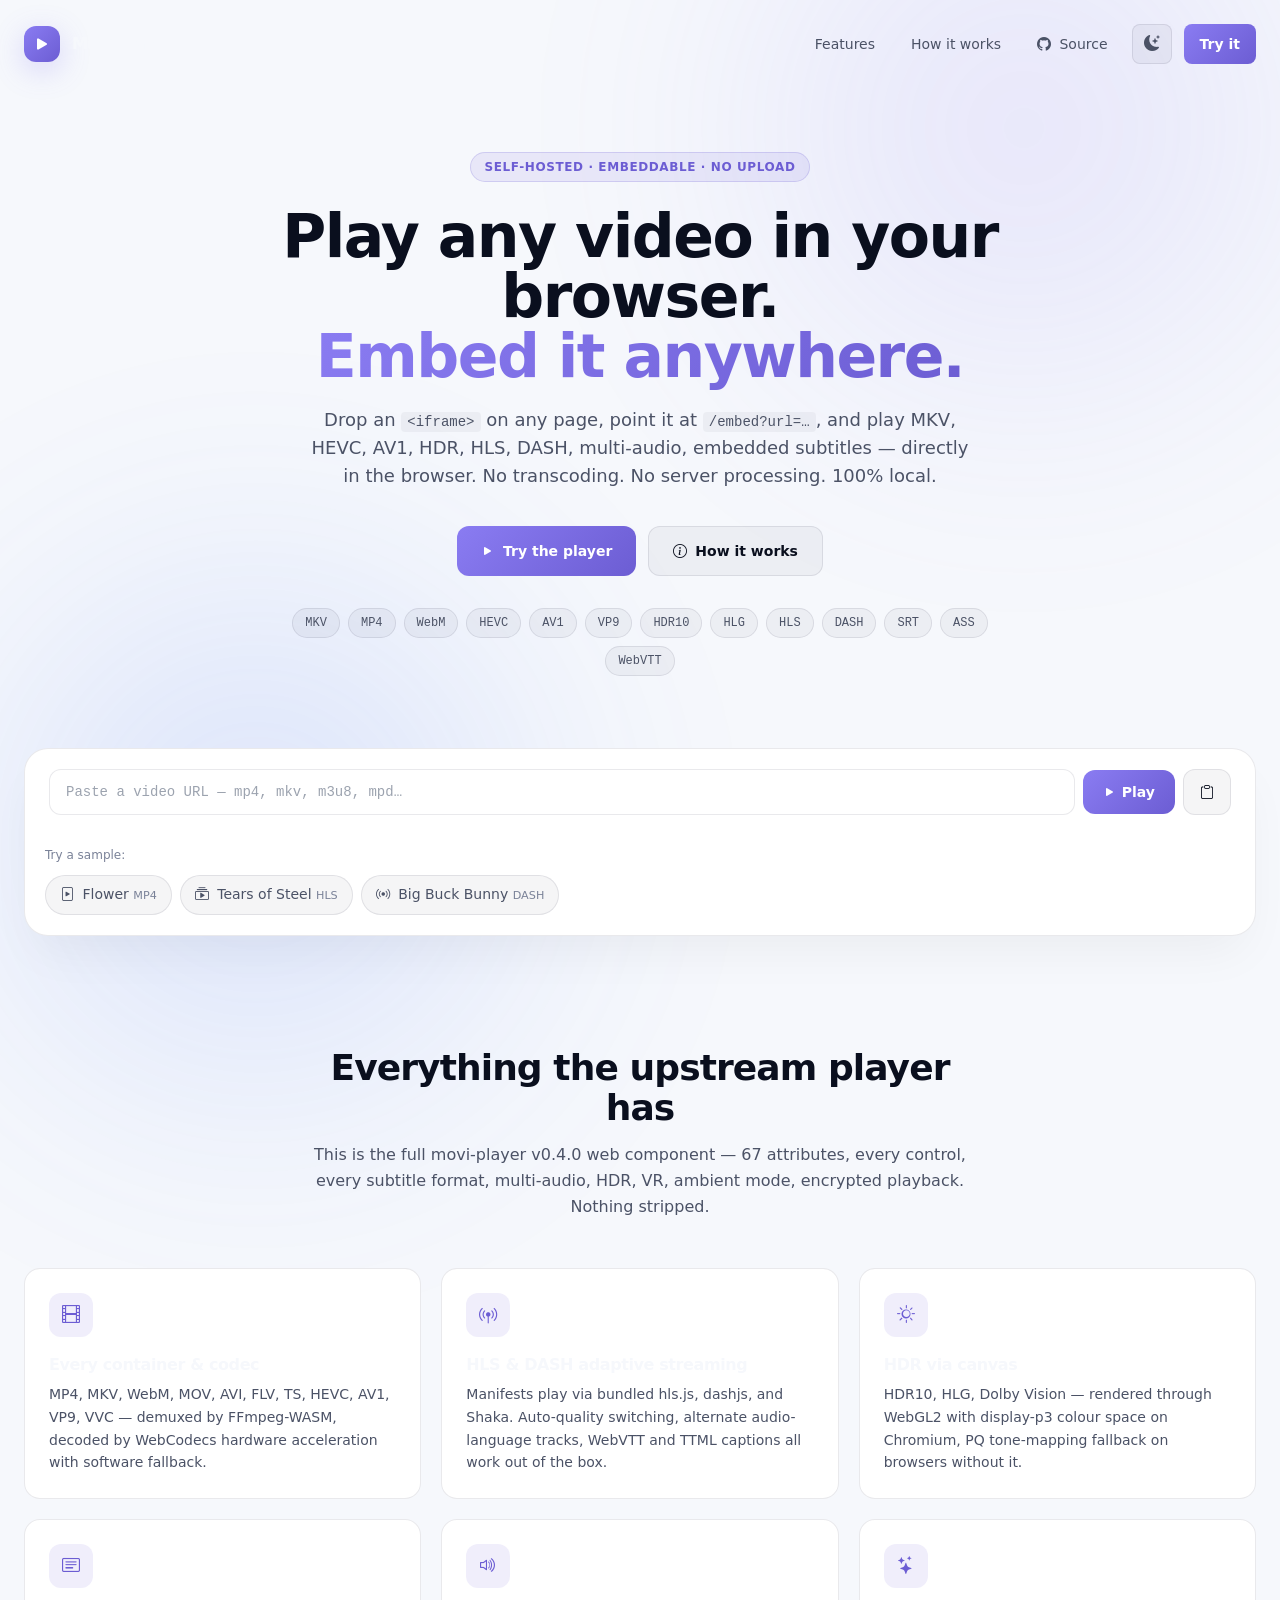
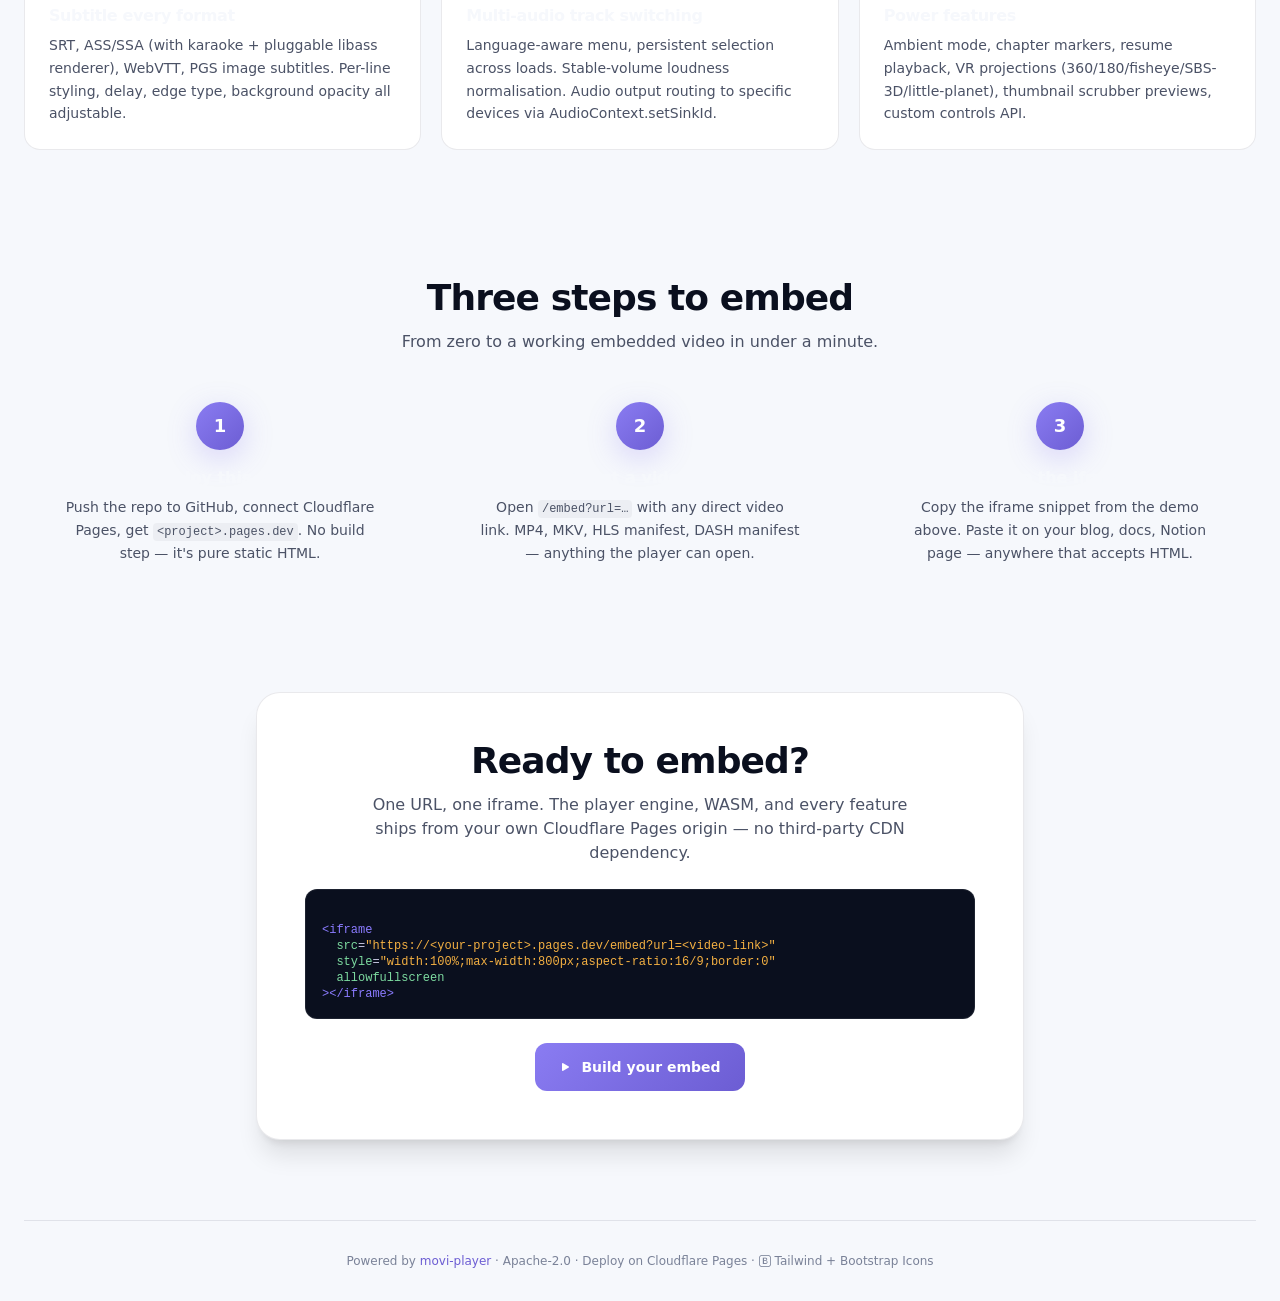
==== index.html @ 9f82dffe "আপডেট: কিছু আপডেট" ====
<!DOCTYPE html>
<html lang="en" data-theme="light">
<head>
  <meta charset="UTF-8" />
  <meta name="viewport" content="width=device-width, initial-scale=1.0, viewport-fit=cover" />
  <meta name="theme-color" content="#f6f8fc" media="(prefers-color-scheme: light)" />
  <meta name="theme-color" content="#0a0f1e" media="(prefers-color-scheme: dark)" />

  <!-- SEO -->
  <title>Movi Player — Play MKV, HEVC, AV1, HDR in Your Browser</title>
  <meta name="description" content="Self-hosted video player for MKV, HEVC, AV1, HDR, HLS, DASH. Drop an iframe on any page, point at /embed?url=<your-video>. No upload, no transcoding — 100% local." />
  <meta name="keywords" content="video player, mkv player, hevc player, av1 player, hdr player, hls player, dash player, web video player, embeddable player, iframe player, cloudflare pages video player" />
  <meta name="author" content="MoviPlayer" />
  <meta name="robots" content="index, follow, max-image-preview:large" />
  <link rel="canonical" href="/" />

  <!-- OpenGraph -->
  <meta property="og:type" content="website" />
  <meta property="og:title" content="Movi Player — Play MKV, HEVC, AV1, HDR in Your Browser" />
  <meta property="og:description" content="Self-hosted video player. Drop an iframe on any page, point at /embed?url=<your-video>." />
  <meta name="twitter:card" content="summary_large_image" />
  <meta name="twitter:title" content="Movi Player — Embeddable Web Video Player" />
  <meta name="twitter:description" content="Self-hosted video player. MKV/HEVC/AV1/HDR/HLS/DASH. Drop an iframe on any page." />

  <!-- PWA / Mobile -->
  <meta name="mobile-web-app-capable" content="yes" />
  <meta name="apple-mobile-web-app-capable" content="yes" />
  <meta name="apple-mobile-web-app-status-bar-style" content="black-translucent" />
  <meta name="apple-mobile-web-app-title" content="Movi Player" />

  <link rel="icon" type="image/svg+xml" href="/favicon.svg" />
  <link rel="manifest" href="/manifest.webmanifest" />

  <!--
    Engine: movi-player v0.4.0 (slim build, served from /assets/).
    Full feature surface — all 67 attributes, every control, every
    subtitle format, multi-audio, ambient mode, HDR canvas, VR
    projections, chapters, thumbnails, resume, encrypted playback.
    WASM engine (movi.wasm, 5.4 MB) fetched on demand from /assets/.

    To switch to the full embedded-WASM build (single 11.8 MB JS):
      1. Replace the line below with <script src="/assets/element.js">
      2. Delete the `wasmurl` attribute on the <movi-player> below.
      3. Optionally delete /assets/movi.wasm.

    LIGHT MODE IS THE DEFAULT. Tailwind dark: variant falls back to
    OS preference; a manual toggle button in the nav persists via
    localStorage.
  -->
  <script type="module" src="/assets/element.slim.js"></script>

  <!--
    Tailwind CSS + Bootstrap Icons — both SERVED LOCALLY from /assets/.

    The previous deployment used the Tailwind CDN script
    (https://cdn.tailwindcss.com/) and the Bootstrap Icons CDN CSS.
    Both failed under COEP=require-corp — Vercel's Tailwind CDN and
    jsDelivr's Bootstrap Icons CSS don't send
    `Cross-Origin-Resource-Policy: cross-origin`, so the browser
    blocked them, and the page rendered with browser default serif
    fonts and no Tailwind utilities. The result was a "broken design".

    Fix: pre-build Tailwind CSS at build time (only the utility
    classes actually used in index.html / embed.html / 404.html —
    18 KB minified) and self-host Bootstrap Icons (CSS + WOFF2/WOFF
    fonts). Everything is same-origin under /assets/, so COEP no
    longer blocks anything.

    The Tailwind source is at tw-build/tailwind.css + tw-build/tailwind.config.js.
    Rebuild with:
      cd tw-build && npx tailwindcss -i ./tailwind.css -o ../assets/tailwind.css --minify
    (Or use the rebuild.sh script at the repo root.)
  -->
  <link rel="stylesheet" href="/assets/tailwind.css" />
  <link rel="stylesheet" href="/assets/bootstrap-icons.css" />

  <style>
    /* Light theme is the baseline. .dark class on <html> flips it.
       The Tailwind CSS file at /assets/tailwind.css contains every
       utility class this page uses, with `dark:` variants that
       activate when <html> has the .dark class. */
    html, body { height: 100%; }
    body {
      font-family: -apple-system, BlinkMacSystemFont, "Segoe UI", Roboto, "Inter", system-ui, sans-serif;
      background: #f6f8fc;
      color: #0a0f1e;
      line-height: 1.5;
      overflow-x: hidden;
      -webkit-font-smoothing: antialiased;
      -moz-osx-font-smoothing: grayscale;
      transition: background 0.2s, color 0.2s;
    }
    html.dark body {
      background: #0a0f1e;
      color: #f4f5fb;
    }

    /* Decorative background blobs — soft on light, more saturated on dark. */
    body::before, body::after {
      content: "";
      position: fixed;
      width: 60vw;
      height: 60vw;
      border-radius: 50%;
      filter: blur(120px);
      pointer-events: none;
      z-index: 0;
      opacity: 0.18;
      transition: opacity 0.2s;
    }
    body::before {
      top: -20vw; right: -10vw;
      background: radial-gradient(circle, #8a7cf2, transparent 70%);
    }
    body::after {
      bottom: -25vw; left: -10vw;
      background: radial-gradient(circle, #3c6df5, transparent 70%);
    }
    html.dark body::before, html.dark body::after { opacity: 0.35; }

    /* Gradient text utility (Tailwind doesn't ship one). */
    .text-gradient {
      background: linear-gradient(135deg, #8a7cf2 0%, #6c5dd3 100%);
      -webkit-background-clip: text;
      background-clip: text;
      color: transparent;
    }

    /* Code snippet box stays dark in both themes — syntax-highlight
       readability. */
    .code-block {
      background: #0a0f1e;
      color: #c9c9e4;
      border: 1px solid rgba(255, 255, 255, 0.08);
    }
    .code-block .tag  { color: #8b7bff; }
    .code-block .attr { color: #7ddba0; }
    .code-block .val  { color: #f4b042; }

    /* Smooth-scroll for in-page anchor links. */
    html { scroll-behavior: smooth; }

    /* Hide scrollbars on the format strip (decorative marquee). */
    .no-scrollbar::-webkit-scrollbar { display: none; }
    .no-scrollbar { -ms-overflow-style: none; scrollbar-width: none; }
  </style>
</head>
<body class="min-h-screen">

  <div class="max-w-7xl mx-auto px-6 relative z-10">

    <!-- ── Top nav ─────────────────────────────────────────────── -->
    <nav class="flex items-center gap-3 py-6">
      <a href="/" class="flex items-center gap-3 no-underline text-inherit">
        <div class="w-9 h-9 rounded-xl bg-accent-grad grid place-items-center shadow-glow">
          <i class="bi bi-play-fill text-white text-xl"></i>
        </div>
        <span class="text-base font-bold tracking-tight">Movi Player</span>
      </a>
      <div class="flex-1"></div>
      <a href="#features" class="hidden md:block px-3 py-2 rounded-lg text-sm font-medium text-secondary hover:text-primary hover:bg-surface transition-colors dark:hover:text-white dark:hover:bg-white/5">Features</a>
      <a href="#how" class="hidden md:block px-3 py-2 rounded-lg text-sm font-medium text-secondary hover:text-primary hover:bg-surface transition-colors dark:hover:text-white dark:hover:bg-white/5">How it works</a>
      <a href="https://github.com/MrUjjwalG/movi-player" target="_blank" rel="noopener" class="hidden md:block px-3 py-2 rounded-lg text-sm font-medium text-secondary hover:text-primary hover:bg-surface transition-colors dark:hover:text-white dark:hover:bg-white/5">
        <i class="bi bi-github mr-1"></i> Source
      </a>
      <!-- Theme toggle -->
      <button id="theme-toggle" type="button" aria-label="Toggle theme" title="Toggle light / dark"
              class="w-10 h-10 grid place-items-center rounded-lg bg-surface border border-border text-secondary hover:bg-white/5 dark:bg-white/5 dark:border-white/10 dark:hover:bg-white/10 dark:text-gray-400 dark:hover:text-white transition-all">
        <i class="bi bi-sun-fill" id="icon-sun"></i>
        <i class="bi bi-moon-stars-fill hidden" id="icon-moon"></i>
      </button>
      <a href="#play" class="bg-accent-grad text-white px-4 py-2.5 rounded-lg text-sm font-semibold no-underline hover:shadow-glow transition-all">Try it</a>
    </nav>

    <!-- ── Hero ────────────────────────────────────────────────── -->
    <section class="py-16 text-center relative">
      <span class="inline-block px-3.5 py-1.5 bg-accent/10 dark:bg-white/5 text-accent dark:text-purple-300 rounded-full text-xs font-semibold uppercase tracking-wider mb-6 border border-accent/20 dark:border-white/10">
        Self-hosted · Embeddable · No upload
      </span>
      <h1 class="text-4xl md:text-6xl font-extrabold tracking-tight leading-tight mb-5 max-w-4xl mx-auto">
        Play any video in your browser.<br>
        <span class="text-gradient">Embed it anywhere.</span>
      </h1>
      <p class="text-base md:text-lg text-secondary dark:text-gray-300 max-w-2xl mx-auto mb-9 leading-relaxed">
        Drop an <code class="px-1.5 py-0.5 rounded bg-surface dark:bg-white/5 font-mono text-sm">&lt;iframe&gt;</code>
        on any page, point it at <code class="px-1.5 py-0.5 rounded bg-surface dark:bg-white/5 font-mono text-sm">/embed?url=…</code>,
        and play MKV, HEVC, AV1, HDR, HLS, DASH, multi-audio, embedded subtitles — directly in the browser.
        No transcoding. No server processing. 100% local.
      </p>
      <div class="flex gap-3 justify-center flex-wrap mb-8">
        <a href="#play" class="inline-flex items-center gap-2 px-6 py-3.5 rounded-xl bg-accent-grad text-white text-sm font-semibold no-underline hover:shadow-glow hover:-translate-y-0.5 transition-all">
          <i class="bi bi-play-fill"></i> Try the player
        </a>
        <a href="#how" class="inline-flex items-center gap-2 px-6 py-3.5 rounded-xl bg-surface border border-border text-primary dark:bg-white/5 dark:border-white/10 dark:text-white text-sm font-semibold no-underline hover:bg-surface dark:hover:bg-white/10 transition-colors">
          <i class="bi bi-info-circle"></i> How it works
        </a>
      </div>
      <!-- Format strip -->
      <div class="flex gap-2 flex-wrap justify-center max-w-3xl mx-auto no-scrollbar overflow-x-auto pb-2">
        <span class="px-3 py-1.5 bg-surface dark:bg-white/5 border border-border dark:border-white/10 rounded-full text-xs font-medium font-mono text-secondary dark:text-gray-400">MKV</span>
        <span class="px-3 py-1.5 bg-surface dark:bg-white/5 border border-border dark:border-white/10 rounded-full text-xs font-medium font-mono text-secondary dark:text-gray-400">MP4</span>
        <span class="px-3 py-1.5 bg-surface dark:bg-white/5 border border-border dark:border-white/10 rounded-full text-xs font-medium font-mono text-secondary dark:text-gray-400">WebM</span>
        <span class="px-3 py-1.5 bg-surface dark:bg-white/5 border border-border dark:border-white/10 rounded-full text-xs font-medium font-mono text-secondary dark:text-gray-400">HEVC</span>
        <span class="px-3 py-1.5 bg-surface dark:bg-white/5 border border-border dark:border-white/10 rounded-full text-xs font-medium font-mono text-secondary dark:text-gray-400">AV1</span>
        <span class="px-3 py-1.5 bg-surface dark:bg-white/5 border border-border dark:border-white/10 rounded-full text-xs font-medium font-mono text-secondary dark:text-gray-400">VP9</span>
        <span class="px-3 py-1.5 bg-surface dark:bg-white/5 border border-border dark:border-white/10 rounded-full text-xs font-medium font-mono text-secondary dark:text-gray-400">HDR10</span>
        <span class="px-3 py-1.5 bg-surface dark:bg-white/5 border border-border dark:border-white/10 rounded-full text-xs font-medium font-mono text-secondary dark:text-gray-400">HLG</span>
        <span class="px-3 py-1.5 bg-surface dark:bg-white/5 border border-border dark:border-white/10 rounded-full text-xs font-medium font-mono text-secondary dark:text-gray-400">HLS</span>
        <span class="px-3 py-1.5 bg-surface dark:bg-white/5 border border-border dark:border-white/10 rounded-full text-xs font-medium font-mono text-secondary dark:text-gray-400">DASH</span>
        <span class="px-3 py-1.5 bg-surface dark:bg-white/5 border border-border dark:border-white/10 rounded-full text-xs font-medium font-mono text-secondary dark:text-gray-400">SRT</span>
        <span class="px-3 py-1.5 bg-surface dark:bg-white/5 border border-border dark:border-white/10 rounded-full text-xs font-medium font-mono text-secondary dark:text-gray-400">ASS</span>
        <span class="px-3 py-1.5 bg-surface dark:bg-white/5 border border-border dark:border-white/10 rounded-full text-xs font-medium font-mono text-secondary dark:text-gray-400">WebVTT</span>
      </div>
    </section>

    <!-- ── Demo player ─────────────────────────────────────────── -->
    <section class="pb-12" id="play">
      <div class="bg-elevated dark:bg-elevated-dark border border-border dark:border-white/10 rounded-3xl p-5 shadow-2xl shadow-black/5 dark:shadow-black/40">
        <div class="flex gap-2 px-1 pb-4 items-center">
          <input id="url-input" type="url" inputmode="url" autocomplete="off" spellcheck="false"
                 placeholder="Paste a video URL — mp4, mkv, m3u8, mpd…"
                 class="flex-1 min-w-0 px-4 py-3 rounded-xl border border-border dark:border-white/10 bg-card dark:bg-white/5 text-primary dark:text-white text-sm font-mono outline-none focus:border-accent transition-colors">
          <button id="play-btn" type="button"
                  class="px-5 py-3 rounded-xl bg-accent-grad text-white text-sm font-semibold hover:shadow-glow transition-all whitespace-nowrap">
            <i class="bi bi-play-fill"></i> Play
          </button>
          <button id="paste-btn" type="button" title="Paste from clipboard"
                  class="px-4 py-3 rounded-xl bg-surface border border-border dark:bg-white/5 dark:border-white/10 text-primary dark:text-white text-sm hover:bg-surface dark:hover:bg-white/10 transition-colors">
            <i class="bi bi-clipboard"></i>
          </button>
        </div>

        <div id="err" class="hidden p-4 rounded-xl bg-red-500/10 border border-red-500/30 text-red-400 text-sm mb-4"></div>

        <div id="player-wrap" class="hidden relative w-full aspect-video max-h-[75vh] bg-black rounded-2xl overflow-hidden shadow-lg">
          <movi-player id="player" controls thumb fastseek showtitle playsinline></movi-player>
        </div>

        <div id="samples" class="flex flex-wrap gap-2 pt-4">
          <div class="text-xs text-tertiary dark:text-gray-500 w-full mb-1">Try a sample:</div>
          <button class="sample-chip px-3.5 py-2 rounded-full bg-surface border border-border dark:bg-white/5 dark:border-white/10 text-secondary dark:text-gray-400 text-sm hover:bg-surface dark:hover:bg-white/10 hover:border-accent dark:hover:border-purple-400 dark:hover:text-white transition-all whitespace-nowrap"
                  data-url="https://interactive-examples.mdn.mozilla.net/media/cc0-videos/flower.mp4" data-title="Flower (MP4 H.264)">
            <i class="bi bi-file-play mr-1"></i> Flower <small class="text-tertiary dark:text-gray-600">MP4</small>
          </button>
          <button class="sample-chip px-3.5 py-2 rounded-full bg-surface border border-border dark:bg-white/5 dark:border-white/10 text-secondary dark:text-gray-400 text-sm hover:bg-surface dark:hover:bg-white/10 hover:border-accent dark:hover:border-purple-400 dark:hover:text-white transition-all whitespace-nowrap"
                  data-url="https://demo.unified-streaming.com/k8s/features/stable/video/tears-of-steel/tears-of-steel.ism/.m3u8" data-title="Tears of Steel (HLS)">
            <i class="bi bi-collection-play mr-1"></i> Tears of Steel <small class="text-tertiary dark:text-gray-600">HLS</small>
          </button>
          <button class="sample-chip px-3.5 py-2 rounded-full bg-surface border border-border dark:bg-white/5 dark:border-white/10 text-secondary dark:text-gray-400 text-sm hover:bg-surface dark:hover:bg-white/10 hover:border-accent dark:hover:border-purple-400 dark:hover:text-white transition-all whitespace-nowrap"
                  data-url="https://dash.akamaized.net/akamai/bbb_30fps/bbb_30fps.mpd" data-title="Big Buck Bunny (DASH AV1)">
            <i class="bi bi-broadcast mr-1"></i> Big Buck Bunny <small class="text-tertiary dark:text-gray-600">DASH</small>
          </button>
        </div>

        <!-- Embed code box -->
        <div id="embed-code" class="hidden mt-5 p-4 bg-card dark:bg-white/5 border border-border dark:border-white/10 rounded-xl">
          <div class="text-[11px] text-tertiary dark:text-gray-500 uppercase tracking-wider mb-2 font-semibold">
            <i class="bi bi-code-slash mr-1"></i> Embed this video — copy &amp; paste on your page
          </div>
          <textarea id="embed-code-textarea" readonly onclick="this.select()"
                    class="w-full h-28 bg-[#07070f] text-gray-300 border border-white/10 rounded-lg p-3 font-mono text-xs resize-y whitespace-pre-wrap break-all overflow-auto outline-none focus:border-accent"></textarea>
          <div class="flex gap-2 items-center mt-2 flex-wrap">
            <button id="copy-embed-btn" type="button"
                    class="px-3.5 py-1.5 text-xs font-medium bg-surface border border-border dark:bg-white/5 dark:border-white/10 text-primary dark:text-white rounded-md hover:bg-surface dark:hover:bg-white/10 hover:border-accent transition-all">
              <i class="bi bi-clipboard mr-1"></i> Copy iframe
            </button>
            <button id="open-embed-btn" type="button"
                    class="px-3.5 py-1.5 text-xs font-medium bg-surface border border-border dark:bg-white/5 dark:border-white/10 text-primary dark:text-white rounded-md hover:bg-surface dark:hover:bg-white/10 hover:border-accent transition-all">
              <i class="bi bi-box-arrow-up-right mr-1"></i> Open /embed
            </button>
            <span id="copy-ok" class="text-green-400 text-xs"></span>
          </div>
        </div>
      </div>
    </section>

    <!-- ── Features grid ───────────────────────────────────────── -->
    <section class="py-16" id="features">
      <div class="text-center max-w-2xl mx-auto mb-12">
        <h2 class="text-3xl md:text-4xl font-bold tracking-tight mb-3.5">Everything the upstream player has</h2>
        <p class="text-base text-secondary dark:text-gray-300 leading-relaxed">
          This is the full movi-player v0.4.0 web component — 67 attributes, every control, every subtitle format, multi-audio, HDR, VR, ambient mode, encrypted playback. Nothing stripped.
        </p>
      </div>
      <div class="grid md:grid-cols-2 lg:grid-cols-3 gap-5">
        <div class="bg-card dark:bg-white/5 border border-border dark:border-white/10 rounded-2xl p-6 hover:border-foreground/20 dark:hover:border-white/20 hover:-translate-y-0.5 transition-all">
          <div class="w-11 h-11 rounded-xl bg-accent/10 dark:bg-purple-500/15 grid place-items-center mb-4 text-accent dark:text-purple-300 text-lg">
            <i class="bi bi-film"></i>
          </div>
          <h3 class="text-base font-bold mb-1.5 tracking-tight">Every container &amp; codec</h3>
          <p class="text-sm text-secondary dark:text-gray-300 leading-relaxed">MP4, MKV, WebM, MOV, AVI, FLV, TS, HEVC, AV1, VP9, VVC — demuxed by FFmpeg-WASM, decoded by WebCodecs hardware acceleration with software fallback.</p>
        </div>
        <div class="bg-card dark:bg-white/5 border border-border dark:border-white/10 rounded-2xl p-6 hover:border-foreground/20 dark:hover:border-white/20 hover:-translate-y-0.5 transition-all">
          <div class="w-11 h-11 rounded-xl bg-accent/10 dark:bg-purple-500/15 grid place-items-center mb-4 text-accent dark:text-purple-300 text-lg">
            <i class="bi bi-broadcast-pin"></i>
          </div>
          <h3 class="text-base font-bold mb-1.5 tracking-tight">HLS &amp; DASH adaptive streaming</h3>
          <p class="text-sm text-secondary dark:text-gray-300 leading-relaxed">Manifests play via bundled hls.js, dashjs, and Shaka. Auto-quality switching, alternate audio-language tracks, WebVTT and TTML captions all work out of the box.</p>
        </div>
        <div class="bg-card dark:bg-white/5 border border-border dark:border-white/10 rounded-2xl p-6 hover:border-foreground/20 dark:hover:border-white/20 hover:-translate-y-0.5 transition-all">
          <div class="w-11 h-11 rounded-xl bg-accent/10 dark:bg-purple-500/15 grid place-items-center mb-4 text-accent dark:text-purple-300 text-lg">
            <i class="bi bi-sun"></i>
          </div>
          <h3 class="text-base font-bold mb-1.5 tracking-tight">HDR via canvas</h3>
          <p class="text-sm text-secondary dark:text-gray-300 leading-relaxed">HDR10, HLG, Dolby Vision — rendered through WebGL2 with display-p3 colour space on Chromium, PQ tone-mapping fallback on browsers without it.</p>
        </div>
        <div class="bg-card dark:bg-white/5 border border-border dark:border-white/10 rounded-2xl p-6 hover:border-foreground/20 dark:hover:border-white/20 hover:-translate-y-0.5 transition-all">
          <div class="w-11 h-11 rounded-xl bg-accent/10 dark:bg-purple-500/15 grid place-items-center mb-4 text-accent dark:text-purple-300 text-lg">
            <i class="bi bi-card-text"></i>
          </div>
          <h3 class="text-base font-bold mb-1.5 tracking-tight">Subtitle every format</h3>
          <p class="text-sm text-secondary dark:text-gray-300 leading-relaxed">SRT, ASS/SSA (with karaoke + pluggable libass renderer), WebVTT, PGS image subtitles. Per-line styling, delay, edge type, background opacity all adjustable.</p>
        </div>
        <div class="bg-card dark:bg-white/5 border border-border dark:border-white/10 rounded-2xl p-6 hover:border-foreground/20 dark:hover:border-white/20 hover:-translate-y-0.5 transition-all">
          <div class="w-11 h-11 rounded-xl bg-accent/10 dark:bg-purple-500/15 grid place-items-center mb-4 text-accent dark:text-purple-300 text-lg">
            <i class="bi bi-volume-up"></i>
          </div>
          <h3 class="text-base font-bold mb-1.5 tracking-tight">Multi-audio track switching</h3>
          <p class="text-sm text-secondary dark:text-gray-300 leading-relaxed">Language-aware menu, persistent selection across loads. Stable-volume loudness normalisation. Audio output routing to specific devices via AudioContext.setSinkId.</p>
        </div>
        <div class="bg-card dark:bg-white/5 border border-border dark:border-white/10 rounded-2xl p-6 hover:border-foreground/20 dark:hover:border-white/20 hover:-translate-y-0.5 transition-all">
          <div class="w-11 h-11 rounded-xl bg-accent/10 dark:bg-purple-500/15 grid place-items-center mb-4 text-accent dark:text-purple-300 text-lg">
            <i class="bi bi-stars"></i>
          </div>
          <h3 class="text-base font-bold mb-1.5 tracking-tight">Power features</h3>
          <p class="text-sm text-secondary dark:text-gray-300 leading-relaxed">Ambient mode, chapter markers, resume playback, VR projections (360/180/fisheye/SBS-3D/little-planet), thumbnail scrubber previews, custom controls API.</p>
        </div>
      </div>
    </section>

    <!-- ── How it works ────────────────────────────────────────── -->
    <section class="py-16" id="how">
      <div class="text-center max-w-2xl mx-auto mb-12">
        <h2 class="text-3xl md:text-4xl font-bold tracking-tight mb-3">Three steps to embed</h2>
        <p class="text-base text-secondary dark:text-gray-300">From zero to a working embedded video in under a minute.</p>
      </div>
      <div class="grid md:grid-cols-3 gap-7">
        <div class="text-center">
          <div class="w-12 h-12 rounded-full bg-accent-grad text-white grid place-items-center text-lg font-bold mx-auto mb-4 shadow-glow">1</div>
          <h3 class="text-base font-bold mb-1.5">Deploy this site</h3>
          <p class="text-sm text-secondary dark:text-gray-300 leading-relaxed max-w-xs mx-auto">Push the repo to GitHub, connect Cloudflare Pages, get <code class="px-1 py-0.5 rounded bg-surface dark:bg-white/5 font-mono text-xs">&lt;project&gt;.pages.dev</code>. No build step — it's pure static HTML.</p>
        </div>
        <div class="text-center">
          <div class="w-12 h-12 rounded-full bg-accent-grad text-white grid place-items-center text-lg font-bold mx-auto mb-4 shadow-glow">2</div>
          <h3 class="text-base font-bold mb-1.5">Point at a video URL</h3>
          <p class="text-sm text-secondary dark:text-gray-300 leading-relaxed max-w-xs mx-auto">Open <code class="px-1 py-0.5 rounded bg-surface dark:bg-white/5 font-mono text-xs">/embed?url=…</code> with any direct video link. MP4, MKV, HLS manifest, DASH manifest — anything the player can open.</p>
        </div>
        <div class="text-center">
          <div class="w-12 h-12 rounded-full bg-accent-grad text-white grid place-items-center text-lg font-bold mx-auto mb-4 shadow-glow">3</div>
          <h3 class="text-base font-bold mb-1.5">Drop the iframe</h3>
          <p class="text-sm text-secondary dark:text-gray-300 leading-relaxed max-w-xs mx-auto">Copy the iframe snippet from the demo above. Paste it on your blog, docs, Notion page — anywhere that accepts HTML.</p>
        </div>
      </div>
    </section>

    <!-- ── CTA ─────────────────────────────────────────────────── -->
    <section class="py-16 pb-20 text-center">
      <div class="bg-elevated dark:bg-elevated-dark border border-border dark:border-white/10 rounded-3xl p-12 max-w-3xl mx-auto shadow-xl">
        <h2 class="text-3xl md:text-4xl font-extrabold tracking-tight mb-3">Ready to embed?</h2>
        <p class="text-base text-secondary dark:text-gray-300 mb-6 max-w-xl mx-auto">One URL, one iframe. The player engine, WASM, and every feature ships from your own Cloudflare Pages origin — no third-party CDN dependency.</p>
        <div class="code-block rounded-xl p-4 font-mono text-xs text-left overflow-x-auto whitespace-pre mb-6">
<span class="tag">&lt;iframe</span>
  <span class="attr">src</span>=<span class="val">"https://&lt;your-project&gt;.pages.dev/embed?url=&lt;video-link&gt;"</span>
  <span class="attr">style</span>=<span class="val">"width:100%;max-width:800px;aspect-ratio:16/9;border:0"</span>
  <span class="attr">allowfullscreen</span>
<span class="tag">&gt;&lt;/iframe&gt;</span></div>
        <a href="#play" class="inline-flex items-center gap-2 px-6 py-3.5 rounded-xl bg-accent-grad text-white text-sm font-semibold no-underline hover:shadow-glow hover:-translate-y-0.5 transition-all">
          <i class="bi bi-play-fill"></i> Build your embed
        </a>
      </div>
    </section>

    <!-- ── Footer ─────────────────────────────────────────────── -->
    <footer class="py-8 border-t border-border dark:border-white/10 text-center">
      <p class="text-xs text-tertiary dark:text-gray-500">
        Powered by <a href="https://github.com/MrUjjwalG/movi-player" target="_blank" rel="noopener" class="text-accent dark:text-purple-300 no-underline hover:underline">movi-player</a>
        · Apache-2.0 · Deploy on Cloudflare Pages
        · <i class="bi bi-bootstrap"></i> Tailwind + Bootstrap Icons
      </p>
    </footer>

  </div>

  <script type="module">
    // === Read the source URL + extras from the query string ===
    const params = new URLSearchParams(location.search);
    const src = params.get("url");
    const title = params.get("title") || "";
    const poster = params.get("poster") || "";
    const controlsParam = params.get("controls");
    const controlsOff = controlsParam !== null && ["0","false","off","no",""].includes(controlsParam.toLowerCase());

    const player = document.getElementById("player");
    const playerWrap = document.getElementById("player-wrap");
    const urlInput = document.getElementById("url-input");
    const playBtn = document.getElementById("play-btn");
    const pasteBtn = document.getElementById("paste-btn");
    const samples = document.getElementById("samples");
    const errBox = document.getElementById("err");
    const embedCodeBox = document.getElementById("embed-code");
    const embedTextarea = document.getElementById("embed-code-textarea");
    const copyEmbedBtn = document.getElementById("copy-embed-btn");
    const openEmbedBtn = document.getElementById("open-embed-btn");
    const copyOk = document.getElementById("copy-ok");

    function showError(msg) {
      errBox.innerHTML = `<i class="bi bi-exclamation-triangle mr-1"></i> ${msg}`;
      errBox.classList.remove("hidden");
    }
    function clearError() {
      errBox.classList.add("hidden");
      errBox.textContent = "";
    }

    player.setAttribute("wasmurl", "/assets/movi.wasm");

    function buildEmbedSnippet(url, opts = {}) {
      const embedUrl = new URL(location.origin + "/embed");
      embedUrl.searchParams.set("url", url);
      if (opts.title || title) embedUrl.searchParams.set("title", opts.title || title);
      if (opts.poster || poster) embedUrl.searchParams.set("poster", opts.poster || poster);
      return `<iframe
  src="${embedUrl.toString()}"
  style="display:block;box-sizing:border-box;border:0;margin:0;padding:0;width:100%;max-width:800px;aspect-ratio:16/9;height:auto;background:#000"
  width="800"
  height="450"
  frameborder="0"
  allowfullscreen
  allow="fullscreen"
></iframe>`;
    }

    function loadSource(url, opts = {}) {
      if (!url) return;
      clearError();
      try { new URL(url); }
      catch {
        showError(`"${url}" is not a valid URL.`);
        return;
      }
      player.setAttribute("src", url);
      if (opts.title || title) player.setAttribute("title", opts.title || title);
      if (opts.poster || poster) player.setAttribute("poster", opts.poster || poster);
      if (controlsOff) player.removeAttribute("controls");
      else player.setAttribute("controls", "");

      playerWrap.classList.remove("hidden");
      samples.classList.add("hidden");
      embedTextarea.value = buildEmbedSnippet(url, opts);
      embedCodeBox.classList.remove("hidden");
    }

    if (src) loadSource(src);

    playBtn.addEventListener("click", () => {
      const v = urlInput.value.trim();
      if (v) loadSource(v);
    });
    urlInput.addEventListener("keydown", (e) => {
      if (e.key === "Enter") {
        const v = urlInput.value.trim();
        if (v) loadSource(v);
      }
    });
    pasteBtn.addEventListener("click", async () => {
      try {
        const text = await navigator.clipboard.readText();
        if (text) urlInput.value = text.trim();
        urlInput.focus();
      } catch {
        showError("Clipboard read blocked. Paste manually with Ctrl/Cmd+V.");
      }
    });
    document.querySelectorAll(".sample-chip").forEach((chip) => {
      chip.addEventListener("click", () => {
        const url = chip.getAttribute("data-url");
        const t = chip.getAttribute("data-title") || "";
        if (url) loadSource(url, { title: t });
      });
    });
    copyEmbedBtn.addEventListener("click", async () => {
      const text = embedTextarea.value;
      try {
        await navigator.clipboard.writeText(text);
        copyOk.innerHTML = '<i class="bi bi-check2-circle"></i> Copied';
      } catch {
        embedTextarea.select();
        try { document.execCommand("copy"); copyOk.innerHTML = '<i class="bi bi-check2-circle"></i> Copied'; }
        catch { copyOk.textContent = "Press Ctrl/Cmd+C"; }
      }
      setTimeout(() => { copyOk.textContent = ""; }, 2000);
    });
    openEmbedBtn.addEventListener("click", () => {
      const u = new URL(location.origin + "/embed");
      const currentSrc = player.getAttribute("src");
      if (currentSrc) u.searchParams.set("url", currentSrc);
      if (player.getAttribute("title")) u.searchParams.set("title", player.getAttribute("title"));
      window.open(u.toString(), "_blank", "noopener");
    });
    player.addEventListener("error", (e) => {
      const detail = e.detail;
      const msg = detail?.message || detail?.name || String(detail || "Unknown error");
      showError(`Player error: ${msg}`);
    });
    player.addEventListener("titlechange", (e) => {
      const t = e.detail?.title;
      if (t) document.title = `${t} — Movi Player`;
    });

    // ── Theme toggle ─────────────────────────────────────────────
    // LIGHT is the default. The toggle persists via localStorage and
    // updates both the Tailwind .dark class on <html> and the meta
    // theme-color tag.
    const THEME_KEY = "movi-theme";
    const savedTheme = localStorage.getItem(THEME_KEY);
    const osDark = window.matchMedia("(prefers-color-scheme: dark)").matches;
    const initialDark = savedTheme === "dark" || (!savedTheme && osDark);
    function applyTheme(dark) {
      const html = document.documentElement;
      if (dark) html.classList.add("dark");
      else html.classList.remove("dark");
      // Toggle the icon shown.
      document.getElementById("icon-sun").classList.toggle("hidden", !dark);
      document.getElementById("icon-moon").classList.toggle("hidden", dark);
      // Update both meta theme-color tags.
      const color = dark ? "#0a0f1e" : "#f6f8fc";
      document.querySelectorAll('meta[name="theme-color"]').forEach((m) => m.setAttribute("content", color));
    }
    applyTheme(initialDark);
    const toggle = document.getElementById("theme-toggle");
    toggle.addEventListener("click", () => {
      const isDark = document.documentElement.classList.contains("dark");
      const next = isDark ? "light" : "dark";
      applyTheme(next === "dark");
      localStorage.setItem(THEME_KEY, next);
    });
  </script>
</body>
</html>
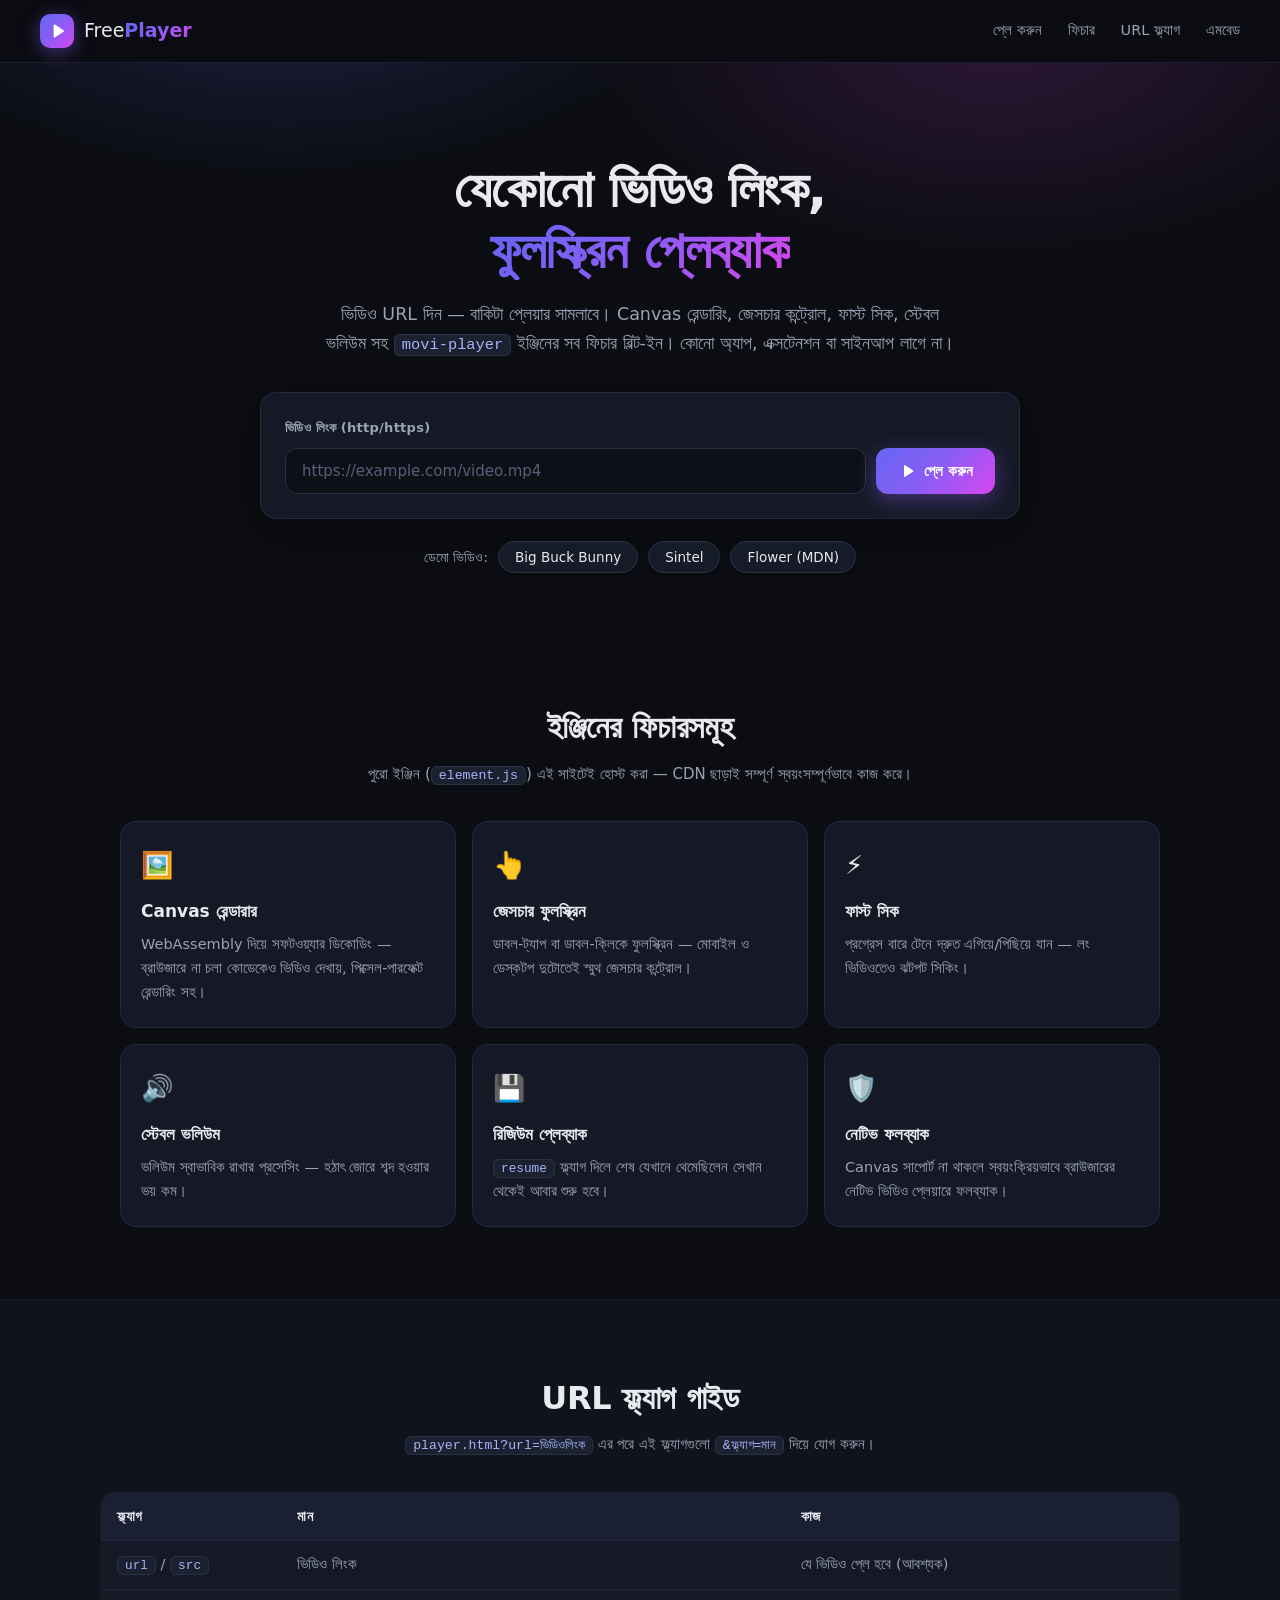
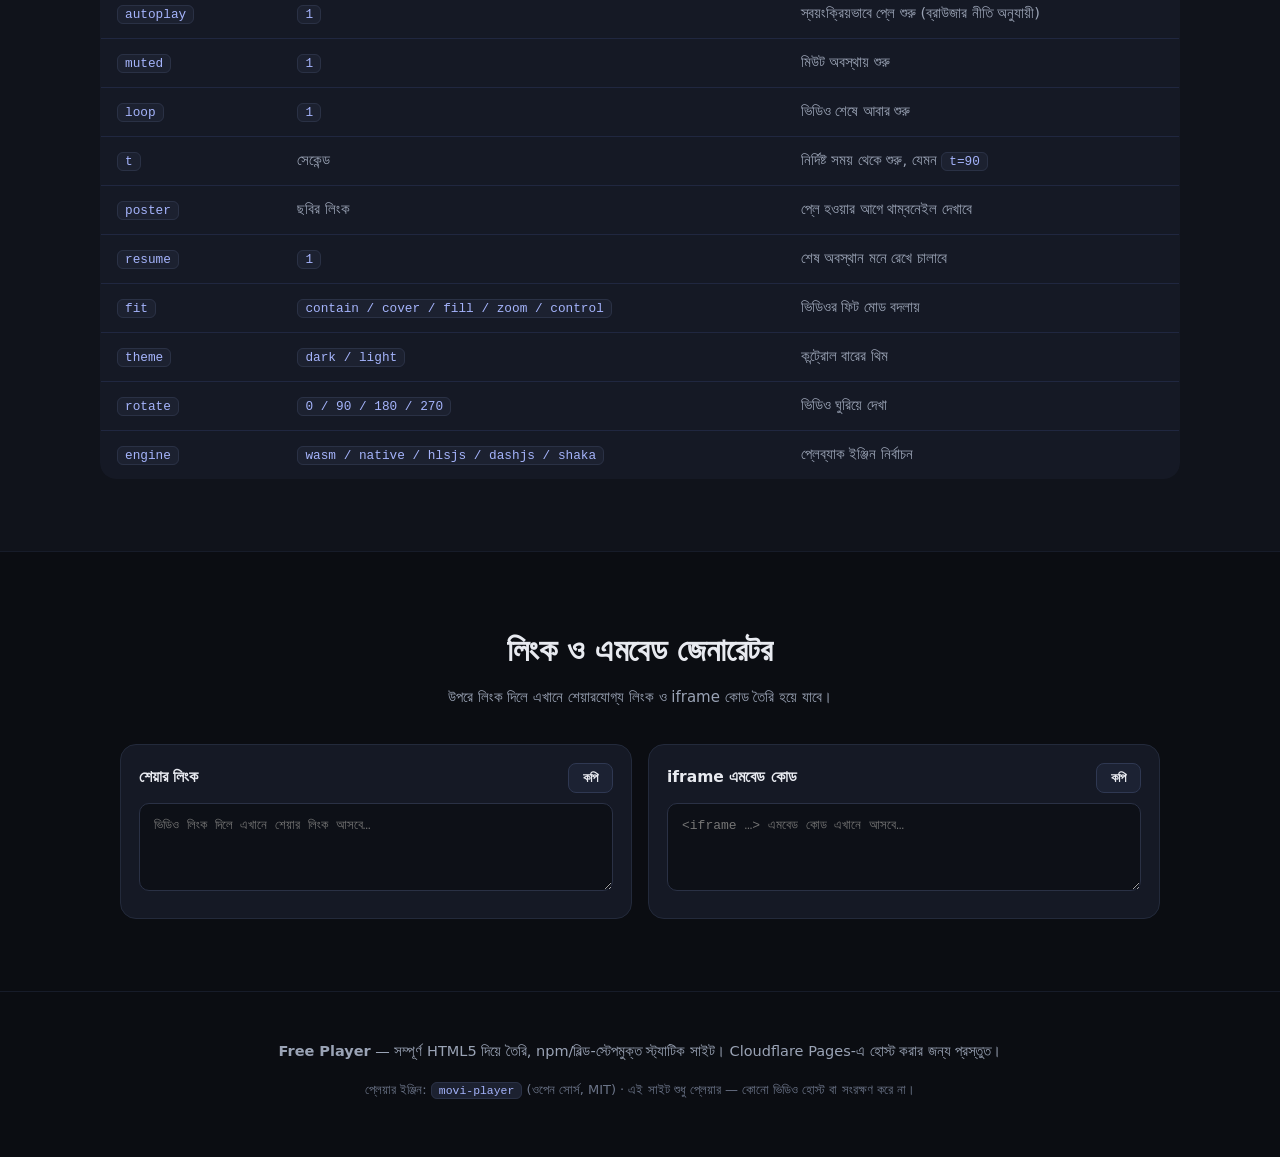
==== commit 326ead5e: "আপডেট: কিছু আপডেট" ====
--- a/index.html
+++ b/index.html
@@ -1,539 +1,165 @@
-<!DOCTYPE html>
-<html lang="en" data-theme="light">
+<!doctype html>
+<html lang="bn">
 <head>
-  <meta charset="UTF-8" />
-  <meta name="viewport" content="width=device-width, initial-scale=1.0, viewport-fit=cover" />
-  <meta name="theme-color" content="#f6f8fc" media="(prefers-color-scheme: light)" />
-  <meta name="theme-color" content="#0a0f1e" media="(prefers-color-scheme: dark)" />
+<meta charset="utf-8">
+<meta name="viewport" content="width=device-width,initial-scale=1,viewport-fit=cover">
+<meta name="description" content="Free Player — যেকোনো ভিডিও লিংক দিয়ে সরাসরি ফুলস্ক্রিনে চালান। Canvas রেন্ডারিং, জেসচার কন্ট্রোল, ফাস্ট সিক সহ HTML5 প্লেয়ার।">
+<meta name="theme-color" content="#0b0d12">
+<title>Free Player — যেকোনো ভিডিও লিংকে ফুলস্ক্রিন প্লেয়ার</title>
+<link rel="icon" href="favicon.svg" type="image/svg+xml">
+<link rel="stylesheet" href="css/style.css">
+</head>
+<body>
 
-  <!-- SEO -->
-  <title>Movi Player — Play MKV, HEVC, AV1, HDR in Your Browser</title>
-  <meta name="description" content="Self-hosted video player for MKV, HEVC, AV1, HDR, HLS, DASH. Drop an iframe on any page, point at /embed?url=<your-video>. No upload, no transcoding — 100% local." />
-  <meta name="keywords" content="video player, mkv player, hevc player, av1 player, hdr player, hls player, dash player, web video player, embeddable player, iframe player, cloudflare pages video player" />
-  <meta name="author" content="MoviPlayer" />
-  <meta name="robots" content="index, follow, max-image-preview:large" />
-  <link rel="canonical" href="/" />
+<!-- ======================= HEADER ======================= -->
+<header class="site-header">
+  <a class="brand" href="/">
+    <span class="brand-logo" aria-hidden="true">
+      <svg viewBox="0 0 24 24" width="20" height="20" fill="currentColor"><path d="M8 5.14v13.72a1 1 0 0 0 1.54.84l10.29-6.86a1 1 0 0 0 0-1.68L9.54 4.3A1 1 0 0 0 8 5.14z"/></svg>
+    </span>
+    <span>Free<b>Player</b></span>
+  </a>
+  <nav class="top-nav">
+    <a href="#play">প্লে করুন</a>
+    <a href="#features">ফিচার</a>
+    <a href="#flags">URL ফ্ল্যাগ</a>
+    <a href="#embed">এমবেড</a>
+  </nav>
+</header>
 
-  <!-- OpenGraph -->
-  <meta property="og:type" content="website" />
-  <meta property="og:title" content="Movi Player — Play MKV, HEVC, AV1, HDR in Your Browser" />
-  <meta property="og:description" content="Self-hosted video player. Drop an iframe on any page, point at /embed?url=<your-video>." />
-  <meta name="twitter:card" content="summary_large_image" />
-  <meta name="twitter:title" content="Movi Player — Embeddable Web Video Player" />
-  <meta name="twitter:description" content="Self-hosted video player. MKV/HEVC/AV1/HDR/HLS/DASH. Drop an iframe on any page." />
+<!-- ======================= HERO ======================= -->
+<section class="hero">
+  <div class="hero-inner">
+    <h1>যেকোনো ভিডিও লিংক,<br><span class="grad">ফুলস্ক্রিন প্লেব্যাক</span></h1>
+    <p class="sub">
+      ভিডিও URL দিন — বাকিটা প্লেয়ার সামলাবে। Canvas রেন্ডারিং, জেসচার কন্ট্রোল,
+      ফাস্ট সিক, স্টেবল ভলিউম সহ <code class="inline">movi-player</code> ইঞ্জিনের
+      সব ফিচার বিল্ট-ইন। কোনো অ্যাপ, এক্সটেনশন বা সাইনআপ লাগে না।
+    </p>
 
-  <!-- PWA / Mobile -->
-  <meta name="mobile-web-app-capable" content="yes" />
-  <meta name="apple-mobile-web-app-capable" content="yes" />
-  <meta name="apple-mobile-web-app-status-bar-style" content="black-translucent" />
-  <meta name="apple-mobile-web-app-title" content="Movi Player" />
+    <!-- URL input -->
+    <form id="playForm" class="url-card" autocomplete="off">
+      <label class="url-label" for="videoUrl">ভিডিও লিংক (http/https)</label>
+      <div class="url-row">
+        <input id="videoUrl" name="videoUrl" type="url" inputmode="url"
+          placeholder="https://example.com/video.mp4" spellcheck="false" required>
+        <button type="submit" class="btn-primary">
+          <svg viewBox="0 0 24 24" width="18" height="18" fill="currentColor" aria-hidden="true"><path d="M8 5.14v13.72a1 1 0 0 0 1.54.84l10.29-6.86a1 1 0 0 0 0-1.68L9.54 4.3A1 1 0 0 0 8 5.14z"/></svg>
+          প্লে করুন
+        </button>
+      </div>
+      <p id="urlError" class="url-error" hidden></p>
+    </form>
 
-  <link rel="icon" type="image/svg+xml" href="/favicon.svg" />
-  <link rel="manifest" href="/manifest.webmanifest" />
+    <!-- demo chips -->
+    <div class="demos">
+      <span class="demos-label">ডেমো ভিডিও:</span>
+      <button class="chip" data-demo="https://test-videos.co.uk/vids/bigbuckbunny/mp4/h264/720/Big_Buck_Bunny_720_10s_2MB.mp4">Big Buck Bunny</button>
+      <button class="chip" data-demo="https://test-videos.co.uk/vids/sintel/mp4/h264/720/Sintel_720_10s_1MB.mp4">Sintel</button>
+      <button class="chip" data-demo="https://interactive-examples.mdn.mozilla.net/media/cc0-videos/flower.mp4">Flower (MDN)</button>
+    </div>
+  </div>
+</section>
 
-  <!--
-    Engine: movi-player v0.4.0 (slim build, served from /assets/).
-    Full feature surface — all 67 attributes, every control, every
-    subtitle format, multi-audio, ambient mode, HDR canvas, VR
-    projections, chapters, thumbnails, resume, encrypted playback.
-    WASM engine (movi.wasm, 5.4 MB) fetched on demand from /assets/.
+<!-- ======================= FEATURES ======================= -->
+<section class="section" id="features">
+  <h2>ইঞ্জিনের ফিচারসমূহ</h2>
+  <p class="section-sub">পুরো ইঞ্জিন (<code class="inline">element.js</code>) এই সাইটেই হোস্ট করা — CDN ছাড়াই সম্পূর্ণ স্বয়ংসম্পূর্ণভাবে কাজ করে।</p>
+  <div class="grid">
+    <div class="card">
+      <div class="card-icon">🖼️</div>
+      <h3>Canvas রেন্ডারার</h3>
+      <p>WebAssembly দিয়ে সফটওয়্যার ডিকোডিং — ব্রাউজারে না চলা কোডেকেও ভিডিও দেখায়, পিক্সেল-পারফেক্ট রেন্ডারিং সহ।</p>
+    </div>
+    <div class="card">
+      <div class="card-icon">👆</div>
+      <h3>জেসচার ফুলস্ক্রিন</h3>
+      <p>ডাবল-ট্যাপ বা ডাবল-ক্লিকে ফুলস্ক্রিন — মোবাইল ও ডেস্কটপ দুটোতেই স্মুথ জেসচার কন্ট্রোল।</p>
+    </div>
+    <div class="card">
+      <div class="card-icon">⚡</div>
+      <h3>ফাস্ট সিক</h3>
+      <p>প্রগ্রেস বারে টেনে দ্রুত এগিয়ে/পিছিয়ে যান — লং ভিডিওতেও ঝটপট সিকিং।</p>
+    </div>
+    <div class="card">
+      <div class="card-icon">🔊</div>
+      <h3>স্টেবল ভলিউম</h3>
+      <p>ভলিউম স্বাভাবিক রাখার প্রসেসিং — হঠাৎ জোরে শব্দ হওয়ার ভয় কম।</p>
+    </div>
+    <div class="card">
+      <div class="card-icon">💾</div>
+      <h3>রিজিউম প্লেব্যাক</h3>
+      <p><code class="inline">resume</code> ফ্ল্যাগ দিলে শেষ যেখানে থেমেছিলেন সেখান থেকেই আবার শুরু হবে।</p>
+    </div>
+    <div class="card">
+      <div class="card-icon">🛡️</div>
+      <h3>নেটিভ ফলব্যাক</h3>
+      <p>Canvas সাপোর্ট না থাকলে স্বয়ংক্রিয়ভাবে ব্রাউজারের নেটিভ ভিডিও প্লেয়ারে ফলব্যাক।</p>
+    </div>
+  </div>
+</section>
 
-    To switch to the full embedded-WASM build (single 11.8 MB JS):
-      1. Replace the line below with <script src="/assets/element.js">
-      2. Delete the `wasmurl` attribute on the <movi-player> below.
-      3. Optionally delete /assets/movi.wasm.
+<!-- ======================= URL FLAGS ======================= -->
+<section class="section alt" id="flags">
+  <h2>URL ফ্ল্যাগ গাইড</h2>
+  <p class="section-sub"><code class="inline">player.html?url=ভিডিওলিংক</code> এর পরে এই ফ্ল্যাগগুলো <code class="inline">&amp;ফ্ল্যাগ=মান</code> দিয়ে যোগ করুন।</p>
+  <div class="table-wrap">
+    <table>
+      <thead>
+        <tr><th>ফ্ল্যাগ</th><th>মান</th><th>কাজ</th></tr>
+      </thead>
+      <tbody>
+        <tr><td><code class="inline">url</code> / <code class="inline">src</code></td><td>ভিডিও লিংক</td><td>যে ভিডিও প্লে হবে (আবশ্যক)</td></tr>
+        <tr><td><code class="inline">autoplay</code></td><td><code class="inline">1</code></td><td>স্বয়ংক্রিয়ভাবে প্লে শুরু (ব্রাউজার নীতি অনুযায়ী)</td></tr>
+        <tr><td><code class="inline">muted</code></td><td><code class="inline">1</code></td><td>মিউট অবস্থায় শুরু</td></tr>
+        <tr><td><code class="inline">loop</code></td><td><code class="inline">1</code></td><td>ভিডিও শেষে আবার শুরু</td></tr>
+        <tr><td><code class="inline">t</code></td><td>সেকেন্ড</td><td>নির্দিষ্ট সময় থেকে শুরু, যেমন <code class="inline">t=90</code></td></tr>
+        <tr><td><code class="inline">poster</code></td><td>ছবির লিংক</td><td>প্লে হওয়ার আগে থাম্বনেইল দেখাবে</td></tr>
+        <tr><td><code class="inline">resume</code></td><td><code class="inline">1</code></td><td>শেষ অবস্থান মনে রেখে চালাবে</td></tr>
+        <tr><td><code class="inline">fit</code></td><td><code class="inline">contain / cover / fill / zoom / control</code></td><td>ভিডিওর ফিট মোড বদলায়</td></tr>
+        <tr><td><code class="inline">theme</code></td><td><code class="inline">dark / light</code></td><td>কন্ট্রোল বারের থিম</td></tr>
+        <tr><td><code class="inline">rotate</code></td><td><code class="inline">0 / 90 / 180 / 270</code></td><td>ভিডিও ঘুরিয়ে দেখা</td></tr>
+        <tr><td><code class="inline">engine</code></td><td><code class="inline">wasm / native / hlsjs / dashjs / shaka</code></td><td>প্লেব্যাক ইঞ্জিন নির্বাচন</td></tr>
+      </tbody>
+    </table>
+  </div>
+</section>
 
-    LIGHT MODE IS THE DEFAULT. Tailwind dark: variant falls back to
-    OS preference; a manual toggle button in the nav persists via
-    localStorage.
-  -->
-  <script type="module" src="/assets/element.slim.js"></script>
+<!-- ======================= EMBED ======================= -->
+<section class="section" id="embed">
+  <h2>লিংক ও এমবেড জেনারেটর</h2>
+  <p class="section-sub">উপরে লিংক দিলে এখানে শেয়ারযোগ্য লিংক ও iframe কোড তৈরি হয়ে যাবে।</p>
+  <div class="gen-grid">
+    <div class="gen-box">
+      <div class="gen-head">
+        <h3>শেয়ার লিংক</h3>
+        <button class="btn-copy" id="copyLink" type="button">কপি</button>
+      </div>
+      <textarea id="outLink" rows="3" readonly placeholder="ভিডিও লিংক দিলে এখানে শেয়ার লিংক আসবে…"></textarea>
+    </div>
+    <div class="gen-box">
+      <div class="gen-head">
+        <h3>iframe এমবেড কোড</h3>
+        <button class="btn-copy" id="copyEmbed" type="button">কপি</button>
+      </div>
+      <textarea id="outEmbed" rows="3" readonly placeholder="&lt;iframe …&gt; এমবেড কোড এখানে আসবে…"></textarea>
+    </div>
+  </div>
+</section>
 
-  <!--
-    Tailwind CSS + Bootstrap Icons — both SERVED LOCALLY from /assets/.
+<!-- ======================= FOOTER ======================= -->
+<footer class="site-footer">
+  <p>
+    <b>Free Player</b> — সম্পূর্ণ HTML5 দিয়ে তৈরি, npm/বিল্ড-স্টেপমুক্ত স্ট্যাটিক সাইট।
+    Cloudflare Pages-এ হোস্ট করার জন্য প্রস্তুত।
+  </p>
+  <p class="fine">
+    প্লেয়ার ইঞ্জিন:
+    <code class="inline">movi-player</code> (ওপেন সোর্স, MIT) ·
+    এই সাইট শুধু প্লেয়ার — কোনো ভিডিও হোস্ট বা সংরক্ষণ করে না।
+  </p>
+</footer>
 
-    The previous deployment used the Tailwind CDN script
-    (https://cdn.tailwindcss.com/) and the Bootstrap Icons CDN CSS.
-    Both failed under COEP=require-corp — Vercel's Tailwind CDN and
-    jsDelivr's Bootstrap Icons CSS don't send
-    `Cross-Origin-Resource-Policy: cross-origin`, so the browser
-    blocked them, and the page rendered with browser default serif
-    fonts and no Tailwind utilities. The result was a "broken design".
-
-    Fix: pre-build Tailwind CSS at build time (only the utility
-    classes actually used in index.html / embed.html / 404.html —
-    18 KB minified) and self-host Bootstrap Icons (CSS + WOFF2/WOFF
-    fonts). Everything is same-origin under /assets/, so COEP no
-    longer blocks anything.
-
-    The Tailwind source is at tw-build/tailwind.css + tw-build/tailwind.config.js.
-    Rebuild with:
-      cd tw-build && npx tailwindcss -i ./tailwind.css -o ../assets/tailwind.css --minify
-    (Or use the rebuild.sh script at the repo root.)
-  -->
-  <link rel="stylesheet" href="/assets/tailwind.css" />
-  <link rel="stylesheet" href="/assets/bootstrap-icons.css" />
-
-  <style>
-    /* Light theme is the baseline. .dark class on <html> flips it.
-       The Tailwind CSS file at /assets/tailwind.css contains every
-       utility class this page uses, with `dark:` variants that
-       activate when <html> has the .dark class. */
-    html, body { height: 100%; }
-    body {
-      font-family: -apple-system, BlinkMacSystemFont, "Segoe UI", Roboto, "Inter", system-ui, sans-serif;
-      background: #f6f8fc;
-      color: #0a0f1e;
-      line-height: 1.5;
-      overflow-x: hidden;
-      -webkit-font-smoothing: antialiased;
-      -moz-osx-font-smoothing: grayscale;
-      transition: background 0.2s, color 0.2s;
-    }
-    html.dark body {
-      background: #0a0f1e;
-      color: #f4f5fb;
-    }
-
-    /* Decorative background blobs — soft on light, more saturated on dark. */
-    body::before, body::after {
-      content: "";
-      position: fixed;
-      width: 60vw;
-      height: 60vw;
-      border-radius: 50%;
-      filter: blur(120px);
-      pointer-events: none;
-      z-index: 0;
-      opacity: 0.18;
-      transition: opacity 0.2s;
-    }
-    body::before {
-      top: -20vw; right: -10vw;
-      background: radial-gradient(circle, #8a7cf2, transparent 70%);
-    }
-    body::after {
-      bottom: -25vw; left: -10vw;
-      background: radial-gradient(circle, #3c6df5, transparent 70%);
-    }
-    html.dark body::before, html.dark body::after { opacity: 0.35; }
-
-    /* Gradient text utility (Tailwind doesn't ship one). */
-    .text-gradient {
-      background: linear-gradient(135deg, #8a7cf2 0%, #6c5dd3 100%);
-      -webkit-background-clip: text;
-      background-clip: text;
-      color: transparent;
-    }
-
-    /* Code snippet box stays dark in both themes — syntax-highlight
-       readability. */
-    .code-block {
-      background: #0a0f1e;
-      color: #c9c9e4;
-      border: 1px solid rgba(255, 255, 255, 0.08);
-    }
-    .code-block .tag  { color: #8b7bff; }
-    .code-block .attr { color: #7ddba0; }
-    .code-block .val  { color: #f4b042; }
-
-    /* Smooth-scroll for in-page anchor links. */
-    html { scroll-behavior: smooth; }
-
-    /* Hide scrollbars on the format strip (decorative marquee). */
-    .no-scrollbar::-webkit-scrollbar { display: none; }
-    .no-scrollbar { -ms-overflow-style: none; scrollbar-width: none; }
-  </style>
-</head>
-<body class="min-h-screen">
-
-  <div class="max-w-7xl mx-auto px-6 relative z-10">
-
-    <!-- ── Top nav ─────────────────────────────────────────────── -->
-    <nav class="flex items-center gap-3 py-6">
-      <a href="/" class="flex items-center gap-3 no-underline text-inherit">
-        <div class="w-9 h-9 rounded-xl bg-accent-grad grid place-items-center shadow-glow">
-          <i class="bi bi-play-fill text-white text-xl"></i>
-        </div>
-        <span class="text-base font-bold tracking-tight">Movi Player</span>
-      </a>
-      <div class="flex-1"></div>
-      <a href="#features" class="hidden md:block px-3 py-2 rounded-lg text-sm font-medium text-secondary hover:text-primary hover:bg-surface transition-colors dark:hover:text-white dark:hover:bg-white/5">Features</a>
-      <a href="#how" class="hidden md:block px-3 py-2 rounded-lg text-sm font-medium text-secondary hover:text-primary hover:bg-surface transition-colors dark:hover:text-white dark:hover:bg-white/5">How it works</a>
-      <a href="https://github.com/MrUjjwalG/movi-player" target="_blank" rel="noopener" class="hidden md:block px-3 py-2 rounded-lg text-sm font-medium text-secondary hover:text-primary hover:bg-surface transition-colors dark:hover:text-white dark:hover:bg-white/5">
-        <i class="bi bi-github mr-1"></i> Source
-      </a>
-      <!-- Theme toggle -->
-      <button id="theme-toggle" type="button" aria-label="Toggle theme" title="Toggle light / dark"
-              class="w-10 h-10 grid place-items-center rounded-lg bg-surface border border-border text-secondary hover:bg-white/5 dark:bg-white/5 dark:border-white/10 dark:hover:bg-white/10 dark:text-gray-400 dark:hover:text-white transition-all">
-        <i class="bi bi-sun-fill" id="icon-sun"></i>
-        <i class="bi bi-moon-stars-fill hidden" id="icon-moon"></i>
-      </button>
-      <a href="#play" class="bg-accent-grad text-white px-4 py-2.5 rounded-lg text-sm font-semibold no-underline hover:shadow-glow transition-all">Try it</a>
-    </nav>
-
-    <!-- ── Hero ────────────────────────────────────────────────── -->
-    <section class="py-16 text-center relative">
-      <span class="inline-block px-3.5 py-1.5 bg-accent/10 dark:bg-white/5 text-accent dark:text-purple-300 rounded-full text-xs font-semibold uppercase tracking-wider mb-6 border border-accent/20 dark:border-white/10">
-        Self-hosted · Embeddable · No upload
-      </span>
-      <h1 class="text-4xl md:text-6xl font-extrabold tracking-tight leading-tight mb-5 max-w-4xl mx-auto">
-        Play any video in your browser.<br>
-        <span class="text-gradient">Embed it anywhere.</span>
-      </h1>
-      <p class="text-base md:text-lg text-secondary dark:text-gray-300 max-w-2xl mx-auto mb-9 leading-relaxed">
-        Drop an <code class="px-1.5 py-0.5 rounded bg-surface dark:bg-white/5 font-mono text-sm">&lt;iframe&gt;</code>
-        on any page, point it at <code class="px-1.5 py-0.5 rounded bg-surface dark:bg-white/5 font-mono text-sm">/embed?url=…</code>,
-        and play MKV, HEVC, AV1, HDR, HLS, DASH, multi-audio, embedded subtitles — directly in the browser.
-        No transcoding. No server processing. 100% local.
-      </p>
-      <div class="flex gap-3 justify-center flex-wrap mb-8">
-        <a href="#play" class="inline-flex items-center gap-2 px-6 py-3.5 rounded-xl bg-accent-grad text-white text-sm font-semibold no-underline hover:shadow-glow hover:-translate-y-0.5 transition-all">
-          <i class="bi bi-play-fill"></i> Try the player
-        </a>
-        <a href="#how" class="inline-flex items-center gap-2 px-6 py-3.5 rounded-xl bg-surface border border-border text-primary dark:bg-white/5 dark:border-white/10 dark:text-white text-sm font-semibold no-underline hover:bg-surface dark:hover:bg-white/10 transition-colors">
-          <i class="bi bi-info-circle"></i> How it works
-        </a>
-      </div>
-      <!-- Format strip -->
-      <div class="flex gap-2 flex-wrap justify-center max-w-3xl mx-auto no-scrollbar overflow-x-auto pb-2">
-        <span class="px-3 py-1.5 bg-surface dark:bg-white/5 border border-border dark:border-white/10 rounded-full text-xs font-medium font-mono text-secondary dark:text-gray-400">MKV</span>
-        <span class="px-3 py-1.5 bg-surface dark:bg-white/5 border border-border dark:border-white/10 rounded-full text-xs font-medium font-mono text-secondary dark:text-gray-400">MP4</span>
-        <span class="px-3 py-1.5 bg-surface dark:bg-white/5 border border-border dark:border-white/10 rounded-full text-xs font-medium font-mono text-secondary dark:text-gray-400">WebM</span>
-        <span class="px-3 py-1.5 bg-surface dark:bg-white/5 border border-border dark:border-white/10 rounded-full text-xs font-medium font-mono text-secondary dark:text-gray-400">HEVC</span>
-        <span class="px-3 py-1.5 bg-surface dark:bg-white/5 border border-border dark:border-white/10 rounded-full text-xs font-medium font-mono text-secondary dark:text-gray-400">AV1</span>
-        <span class="px-3 py-1.5 bg-surface dark:bg-white/5 border border-border dark:border-white/10 rounded-full text-xs font-medium font-mono text-secondary dark:text-gray-400">VP9</span>
-        <span class="px-3 py-1.5 bg-surface dark:bg-white/5 border border-border dark:border-white/10 rounded-full text-xs font-medium font-mono text-secondary dark:text-gray-400">HDR10</span>
-        <span class="px-3 py-1.5 bg-surface dark:bg-white/5 border border-border dark:border-white/10 rounded-full text-xs font-medium font-mono text-secondary dark:text-gray-400">HLG</span>
-        <span class="px-3 py-1.5 bg-surface dark:bg-white/5 border border-border dark:border-white/10 rounded-full text-xs font-medium font-mono text-secondary dark:text-gray-400">HLS</span>
-        <span class="px-3 py-1.5 bg-surface dark:bg-white/5 border border-border dark:border-white/10 rounded-full text-xs font-medium font-mono text-secondary dark:text-gray-400">DASH</span>
-        <span class="px-3 py-1.5 bg-surface dark:bg-white/5 border border-border dark:border-white/10 rounded-full text-xs font-medium font-mono text-secondary dark:text-gray-400">SRT</span>
-        <span class="px-3 py-1.5 bg-surface dark:bg-white/5 border border-border dark:border-white/10 rounded-full text-xs font-medium font-mono text-secondary dark:text-gray-400">ASS</span>
-        <span class="px-3 py-1.5 bg-surface dark:bg-white/5 border border-border dark:border-white/10 rounded-full text-xs font-medium font-mono text-secondary dark:text-gray-400">WebVTT</span>
-      </div>
-    </section>
-
-    <!-- ── Demo player ─────────────────────────────────────────── -->
-    <section class="pb-12" id="play">
-      <div class="bg-elevated dark:bg-elevated-dark border border-border dark:border-white/10 rounded-3xl p-5 shadow-2xl shadow-black/5 dark:shadow-black/40">
-        <div class="flex gap-2 px-1 pb-4 items-center">
-          <input id="url-input" type="url" inputmode="url" autocomplete="off" spellcheck="false"
-                 placeholder="Paste a video URL — mp4, mkv, m3u8, mpd…"
-                 class="flex-1 min-w-0 px-4 py-3 rounded-xl border border-border dark:border-white/10 bg-card dark:bg-white/5 text-primary dark:text-white text-sm font-mono outline-none focus:border-accent transition-colors">
-          <button id="play-btn" type="button"
-                  class="px-5 py-3 rounded-xl bg-accent-grad text-white text-sm font-semibold hover:shadow-glow transition-all whitespace-nowrap">
-            <i class="bi bi-play-fill"></i> Play
-          </button>
-          <button id="paste-btn" type="button" title="Paste from clipboard"
-                  class="px-4 py-3 rounded-xl bg-surface border border-border dark:bg-white/5 dark:border-white/10 text-primary dark:text-white text-sm hover:bg-surface dark:hover:bg-white/10 transition-colors">
-            <i class="bi bi-clipboard"></i>
-          </button>
-        </div>
-
-        <div id="err" class="hidden p-4 rounded-xl bg-red-500/10 border border-red-500/30 text-red-400 text-sm mb-4"></div>
-
-        <div id="player-wrap" class="hidden relative w-full aspect-video max-h-[75vh] bg-black rounded-2xl overflow-hidden shadow-lg">
-          <movi-player id="player" controls thumb fastseek showtitle playsinline></movi-player>
-        </div>
-
-        <div id="samples" class="flex flex-wrap gap-2 pt-4">
-          <div class="text-xs text-tertiary dark:text-gray-500 w-full mb-1">Try a sample:</div>
-          <button class="sample-chip px-3.5 py-2 rounded-full bg-surface border border-border dark:bg-white/5 dark:border-white/10 text-secondary dark:text-gray-400 text-sm hover:bg-surface dark:hover:bg-white/10 hover:border-accent dark:hover:border-purple-400 dark:hover:text-white transition-all whitespace-nowrap"
-                  data-url="https://interactive-examples.mdn.mozilla.net/media/cc0-videos/flower.mp4" data-title="Flower (MP4 H.264)">
-            <i class="bi bi-file-play mr-1"></i> Flower <small class="text-tertiary dark:text-gray-600">MP4</small>
-          </button>
-          <button class="sample-chip px-3.5 py-2 rounded-full bg-surface border border-border dark:bg-white/5 dark:border-white/10 text-secondary dark:text-gray-400 text-sm hover:bg-surface dark:hover:bg-white/10 hover:border-accent dark:hover:border-purple-400 dark:hover:text-white transition-all whitespace-nowrap"
-                  data-url="https://demo.unified-streaming.com/k8s/features/stable/video/tears-of-steel/tears-of-steel.ism/.m3u8" data-title="Tears of Steel (HLS)">
-            <i class="bi bi-collection-play mr-1"></i> Tears of Steel <small class="text-tertiary dark:text-gray-600">HLS</small>
-          </button>
-          <button class="sample-chip px-3.5 py-2 rounded-full bg-surface border border-border dark:bg-white/5 dark:border-white/10 text-secondary dark:text-gray-400 text-sm hover:bg-surface dark:hover:bg-white/10 hover:border-accent dark:hover:border-purple-400 dark:hover:text-white transition-all whitespace-nowrap"
-                  data-url="https://dash.akamaized.net/akamai/bbb_30fps/bbb_30fps.mpd" data-title="Big Buck Bunny (DASH AV1)">
-            <i class="bi bi-broadcast mr-1"></i> Big Buck Bunny <small class="text-tertiary dark:text-gray-600">DASH</small>
-          </button>
-        </div>
-
-        <!-- Embed code box -->
-        <div id="embed-code" class="hidden mt-5 p-4 bg-card dark:bg-white/5 border border-border dark:border-white/10 rounded-xl">
-          <div class="text-[11px] text-tertiary dark:text-gray-500 uppercase tracking-wider mb-2 font-semibold">
-            <i class="bi bi-code-slash mr-1"></i> Embed this video — copy &amp; paste on your page
-          </div>
-          <textarea id="embed-code-textarea" readonly onclick="this.select()"
-                    class="w-full h-28 bg-[#07070f] text-gray-300 border border-white/10 rounded-lg p-3 font-mono text-xs resize-y whitespace-pre-wrap break-all overflow-auto outline-none focus:border-accent"></textarea>
-          <div class="flex gap-2 items-center mt-2 flex-wrap">
-            <button id="copy-embed-btn" type="button"
-                    class="px-3.5 py-1.5 text-xs font-medium bg-surface border border-border dark:bg-white/5 dark:border-white/10 text-primary dark:text-white rounded-md hover:bg-surface dark:hover:bg-white/10 hover:border-accent transition-all">
-              <i class="bi bi-clipboard mr-1"></i> Copy iframe
-            </button>
-            <button id="open-embed-btn" type="button"
-                    class="px-3.5 py-1.5 text-xs font-medium bg-surface border border-border dark:bg-white/5 dark:border-white/10 text-primary dark:text-white rounded-md hover:bg-surface dark:hover:bg-white/10 hover:border-accent transition-all">
-              <i class="bi bi-box-arrow-up-right mr-1"></i> Open /embed
-            </button>
-            <span id="copy-ok" class="text-green-400 text-xs"></span>
-          </div>
-        </div>
-      </div>
-    </section>
-
-    <!-- ── Features grid ───────────────────────────────────────── -->
-    <section class="py-16" id="features">
-      <div class="text-center max-w-2xl mx-auto mb-12">
-        <h2 class="text-3xl md:text-4xl font-bold tracking-tight mb-3.5">Everything the upstream player has</h2>
-        <p class="text-base text-secondary dark:text-gray-300 leading-relaxed">
-          This is the full movi-player v0.4.0 web component — 67 attributes, every control, every subtitle format, multi-audio, HDR, VR, ambient mode, encrypted playback. Nothing stripped.
-        </p>
-      </div>
-      <div class="grid md:grid-cols-2 lg:grid-cols-3 gap-5">
-        <div class="bg-card dark:bg-white/5 border border-border dark:border-white/10 rounded-2xl p-6 hover:border-foreground/20 dark:hover:border-white/20 hover:-translate-y-0.5 transition-all">
-          <div class="w-11 h-11 rounded-xl bg-accent/10 dark:bg-purple-500/15 grid place-items-center mb-4 text-accent dark:text-purple-300 text-lg">
-            <i class="bi bi-film"></i>
-          </div>
-          <h3 class="text-base font-bold mb-1.5 tracking-tight">Every container &amp; codec</h3>
-          <p class="text-sm text-secondary dark:text-gray-300 leading-relaxed">MP4, MKV, WebM, MOV, AVI, FLV, TS, HEVC, AV1, VP9, VVC — demuxed by FFmpeg-WASM, decoded by WebCodecs hardware acceleration with software fallback.</p>
-        </div>
-        <div class="bg-card dark:bg-white/5 border border-border dark:border-white/10 rounded-2xl p-6 hover:border-foreground/20 dark:hover:border-white/20 hover:-translate-y-0.5 transition-all">
-          <div class="w-11 h-11 rounded-xl bg-accent/10 dark:bg-purple-500/15 grid place-items-center mb-4 text-accent dark:text-purple-300 text-lg">
-            <i class="bi bi-broadcast-pin"></i>
-          </div>
-          <h3 class="text-base font-bold mb-1.5 tracking-tight">HLS &amp; DASH adaptive streaming</h3>
-          <p class="text-sm text-secondary dark:text-gray-300 leading-relaxed">Manifests play via bundled hls.js, dashjs, and Shaka. Auto-quality switching, alternate audio-language tracks, WebVTT and TTML captions all work out of the box.</p>
-        </div>
-        <div class="bg-card dark:bg-white/5 border border-border dark:border-white/10 rounded-2xl p-6 hover:border-foreground/20 dark:hover:border-white/20 hover:-translate-y-0.5 transition-all">
-          <div class="w-11 h-11 rounded-xl bg-accent/10 dark:bg-purple-500/15 grid place-items-center mb-4 text-accent dark:text-purple-300 text-lg">
-            <i class="bi bi-sun"></i>
-          </div>
-          <h3 class="text-base font-bold mb-1.5 tracking-tight">HDR via canvas</h3>
-          <p class="text-sm text-secondary dark:text-gray-300 leading-relaxed">HDR10, HLG, Dolby Vision — rendered through WebGL2 with display-p3 colour space on Chromium, PQ tone-mapping fallback on browsers without it.</p>
-        </div>
-        <div class="bg-card dark:bg-white/5 border border-border dark:border-white/10 rounded-2xl p-6 hover:border-foreground/20 dark:hover:border-white/20 hover:-translate-y-0.5 transition-all">
-          <div class="w-11 h-11 rounded-xl bg-accent/10 dark:bg-purple-500/15 grid place-items-center mb-4 text-accent dark:text-purple-300 text-lg">
-            <i class="bi bi-card-text"></i>
-          </div>
-          <h3 class="text-base font-bold mb-1.5 tracking-tight">Subtitle every format</h3>
-          <p class="text-sm text-secondary dark:text-gray-300 leading-relaxed">SRT, ASS/SSA (with karaoke + pluggable libass renderer), WebVTT, PGS image subtitles. Per-line styling, delay, edge type, background opacity all adjustable.</p>
-        </div>
-        <div class="bg-card dark:bg-white/5 border border-border dark:border-white/10 rounded-2xl p-6 hover:border-foreground/20 dark:hover:border-white/20 hover:-translate-y-0.5 transition-all">
-          <div class="w-11 h-11 rounded-xl bg-accent/10 dark:bg-purple-500/15 grid place-items-center mb-4 text-accent dark:text-purple-300 text-lg">
-            <i class="bi bi-volume-up"></i>
-          </div>
-          <h3 class="text-base font-bold mb-1.5 tracking-tight">Multi-audio track switching</h3>
-          <p class="text-sm text-secondary dark:text-gray-300 leading-relaxed">Language-aware menu, persistent selection across loads. Stable-volume loudness normalisation. Audio output routing to specific devices via AudioContext.setSinkId.</p>
-        </div>
-        <div class="bg-card dark:bg-white/5 border border-border dark:border-white/10 rounded-2xl p-6 hover:border-foreground/20 dark:hover:border-white/20 hover:-translate-y-0.5 transition-all">
-          <div class="w-11 h-11 rounded-xl bg-accent/10 dark:bg-purple-500/15 grid place-items-center mb-4 text-accent dark:text-purple-300 text-lg">
-            <i class="bi bi-stars"></i>
-          </div>
-          <h3 class="text-base font-bold mb-1.5 tracking-tight">Power features</h3>
-          <p class="text-sm text-secondary dark:text-gray-300 leading-relaxed">Ambient mode, chapter markers, resume playback, VR projections (360/180/fisheye/SBS-3D/little-planet), thumbnail scrubber previews, custom controls API.</p>
-        </div>
-      </div>
-    </section>
-
-    <!-- ── How it works ────────────────────────────────────────── -->
-    <section class="py-16" id="how">
-      <div class="text-center max-w-2xl mx-auto mb-12">
-        <h2 class="text-3xl md:text-4xl font-bold tracking-tight mb-3">Three steps to embed</h2>
-        <p class="text-base text-secondary dark:text-gray-300">From zero to a working embedded video in under a minute.</p>
-      </div>
-      <div class="grid md:grid-cols-3 gap-7">
-        <div class="text-center">
-          <div class="w-12 h-12 rounded-full bg-accent-grad text-white grid place-items-center text-lg font-bold mx-auto mb-4 shadow-glow">1</div>
-          <h3 class="text-base font-bold mb-1.5">Deploy this site</h3>
-          <p class="text-sm text-secondary dark:text-gray-300 leading-relaxed max-w-xs mx-auto">Push the repo to GitHub, connect Cloudflare Pages, get <code class="px-1 py-0.5 rounded bg-surface dark:bg-white/5 font-mono text-xs">&lt;project&gt;.pages.dev</code>. No build step — it's pure static HTML.</p>
-        </div>
-        <div class="text-center">
-          <div class="w-12 h-12 rounded-full bg-accent-grad text-white grid place-items-center text-lg font-bold mx-auto mb-4 shadow-glow">2</div>
-          <h3 class="text-base font-bold mb-1.5">Point at a video URL</h3>
-          <p class="text-sm text-secondary dark:text-gray-300 leading-relaxed max-w-xs mx-auto">Open <code class="px-1 py-0.5 rounded bg-surface dark:bg-white/5 font-mono text-xs">/embed?url=…</code> with any direct video link. MP4, MKV, HLS manifest, DASH manifest — anything the player can open.</p>
-        </div>
-        <div class="text-center">
-          <div class="w-12 h-12 rounded-full bg-accent-grad text-white grid place-items-center text-lg font-bold mx-auto mb-4 shadow-glow">3</div>
-          <h3 class="text-base font-bold mb-1.5">Drop the iframe</h3>
-          <p class="text-sm text-secondary dark:text-gray-300 leading-relaxed max-w-xs mx-auto">Copy the iframe snippet from the demo above. Paste it on your blog, docs, Notion page — anywhere that accepts HTML.</p>
-        </div>
-      </div>
-    </section>
-
-    <!-- ── CTA ─────────────────────────────────────────────────── -->
-    <section class="py-16 pb-20 text-center">
-      <div class="bg-elevated dark:bg-elevated-dark border border-border dark:border-white/10 rounded-3xl p-12 max-w-3xl mx-auto shadow-xl">
-        <h2 class="text-3xl md:text-4xl font-extrabold tracking-tight mb-3">Ready to embed?</h2>
-        <p class="text-base text-secondary dark:text-gray-300 mb-6 max-w-xl mx-auto">One URL, one iframe. The player engine, WASM, and every feature ships from your own Cloudflare Pages origin — no third-party CDN dependency.</p>
-        <div class="code-block rounded-xl p-4 font-mono text-xs text-left overflow-x-auto whitespace-pre mb-6">
-<span class="tag">&lt;iframe</span>
-  <span class="attr">src</span>=<span class="val">"https://&lt;your-project&gt;.pages.dev/embed?url=&lt;video-link&gt;"</span>
-  <span class="attr">style</span>=<span class="val">"width:100%;max-width:800px;aspect-ratio:16/9;border:0"</span>
-  <span class="attr">allowfullscreen</span>
-<span class="tag">&gt;&lt;/iframe&gt;</span></div>
-        <a href="#play" class="inline-flex items-center gap-2 px-6 py-3.5 rounded-xl bg-accent-grad text-white text-sm font-semibold no-underline hover:shadow-glow hover:-translate-y-0.5 transition-all">
-          <i class="bi bi-play-fill"></i> Build your embed
-        </a>
-      </div>
-    </section>
-
-    <!-- ── Footer ─────────────────────────────────────────────── -->
-    <footer class="py-8 border-t border-border dark:border-white/10 text-center">
-      <p class="text-xs text-tertiary dark:text-gray-500">
-        Powered by <a href="https://github.com/MrUjjwalG/movi-player" target="_blank" rel="noopener" class="text-accent dark:text-purple-300 no-underline hover:underline">movi-player</a>
-        · Apache-2.0 · Deploy on Cloudflare Pages
-        · <i class="bi bi-bootstrap"></i> Tailwind + Bootstrap Icons
-      </p>
-    </footer>
-
-  </div>
-
-  <script type="module">
-    // === Read the source URL + extras from the query string ===
-    const params = new URLSearchParams(location.search);
-    const src = params.get("url");
-    const title = params.get("title") || "";
-    const poster = params.get("poster") || "";
-    const controlsParam = params.get("controls");
-    const controlsOff = controlsParam !== null && ["0","false","off","no",""].includes(controlsParam.toLowerCase());
-
-    const player = document.getElementById("player");
-    const playerWrap = document.getElementById("player-wrap");
-    const urlInput = document.getElementById("url-input");
-    const playBtn = document.getElementById("play-btn");
-    const pasteBtn = document.getElementById("paste-btn");
-    const samples = document.getElementById("samples");
-    const errBox = document.getElementById("err");
-    const embedCodeBox = document.getElementById("embed-code");
-    const embedTextarea = document.getElementById("embed-code-textarea");
-    const copyEmbedBtn = document.getElementById("copy-embed-btn");
-    const openEmbedBtn = document.getElementById("open-embed-btn");
-    const copyOk = document.getElementById("copy-ok");
-
-    function showError(msg) {
-      errBox.innerHTML = `<i class="bi bi-exclamation-triangle mr-1"></i> ${msg}`;
-      errBox.classList.remove("hidden");
-    }
-    function clearError() {
-      errBox.classList.add("hidden");
-      errBox.textContent = "";
-    }
-
-    player.setAttribute("wasmurl", "/assets/movi.wasm");
-
-    function buildEmbedSnippet(url, opts = {}) {
-      const embedUrl = new URL(location.origin + "/embed");
-      embedUrl.searchParams.set("url", url);
-      if (opts.title || title) embedUrl.searchParams.set("title", opts.title || title);
-      if (opts.poster || poster) embedUrl.searchParams.set("poster", opts.poster || poster);
-      return `<iframe
-  src="${embedUrl.toString()}"
-  style="display:block;box-sizing:border-box;border:0;margin:0;padding:0;width:100%;max-width:800px;aspect-ratio:16/9;height:auto;background:#000"
-  width="800"
-  height="450"
-  frameborder="0"
-  allowfullscreen
-  allow="fullscreen"
-></iframe>`;
-    }
-
-    function loadSource(url, opts = {}) {
-      if (!url) return;
-      clearError();
-      try { new URL(url); }
-      catch {
-        showError(`"${url}" is not a valid URL.`);
-        return;
-      }
-      player.setAttribute("src", url);
-      if (opts.title || title) player.setAttribute("title", opts.title || title);
-      if (opts.poster || poster) player.setAttribute("poster", opts.poster || poster);
-      if (controlsOff) player.removeAttribute("controls");
-      else player.setAttribute("controls", "");
-
-      playerWrap.classList.remove("hidden");
-      samples.classList.add("hidden");
-      embedTextarea.value = buildEmbedSnippet(url, opts);
-      embedCodeBox.classList.remove("hidden");
-    }
-
-    if (src) loadSource(src);
-
-    playBtn.addEventListener("click", () => {
-      const v = urlInput.value.trim();
-      if (v) loadSource(v);
-    });
-    urlInput.addEventListener("keydown", (e) => {
-      if (e.key === "Enter") {
-        const v = urlInput.value.trim();
-        if (v) loadSource(v);
-      }
-    });
-    pasteBtn.addEventListener("click", async () => {
-      try {
-        const text = await navigator.clipboard.readText();
-        if (text) urlInput.value = text.trim();
-        urlInput.focus();
-      } catch {
-        showError("Clipboard read blocked. Paste manually with Ctrl/Cmd+V.");
-      }
-    });
-    document.querySelectorAll(".sample-chip").forEach((chip) => {
-      chip.addEventListener("click", () => {
-        const url = chip.getAttribute("data-url");
-        const t = chip.getAttribute("data-title") || "";
-        if (url) loadSource(url, { title: t });
-      });
-    });
-    copyEmbedBtn.addEventListener("click", async () => {
-      const text = embedTextarea.value;
-      try {
-        await navigator.clipboard.writeText(text);
-        copyOk.innerHTML = '<i class="bi bi-check2-circle"></i> Copied';
-      } catch {
-        embedTextarea.select();
-        try { document.execCommand("copy"); copyOk.innerHTML = '<i class="bi bi-check2-circle"></i> Copied'; }
-        catch { copyOk.textContent = "Press Ctrl/Cmd+C"; }
-      }
-      setTimeout(() => { copyOk.textContent = ""; }, 2000);
-    });
-    openEmbedBtn.addEventListener("click", () => {
-      const u = new URL(location.origin + "/embed");
-      const currentSrc = player.getAttribute("src");
-      if (currentSrc) u.searchParams.set("url", currentSrc);
-      if (player.getAttribute("title")) u.searchParams.set("title", player.getAttribute("title"));
-      window.open(u.toString(), "_blank", "noopener");
-    });
-    player.addEventListener("error", (e) => {
-      const detail = e.detail;
-      const msg = detail?.message || detail?.name || String(detail || "Unknown error");
-      showError(`Player error: ${msg}`);
-    });
-    player.addEventListener("titlechange", (e) => {
-      const t = e.detail?.title;
-      if (t) document.title = `${t} — Movi Player`;
-    });
-
-    // ── Theme toggle ─────────────────────────────────────────────
-    // LIGHT is the default. The toggle persists via localStorage and
-    // updates both the Tailwind .dark class on <html> and the meta
-    // theme-color tag.
-    const THEME_KEY = "movi-theme";
-    const savedTheme = localStorage.getItem(THEME_KEY);
-    const osDark = window.matchMedia("(prefers-color-scheme: dark)").matches;
-    const initialDark = savedTheme === "dark" || (!savedTheme && osDark);
-    function applyTheme(dark) {
-      const html = document.documentElement;
-      if (dark) html.classList.add("dark");
-      else html.classList.remove("dark");
-      // Toggle the icon shown.
-      document.getElementById("icon-sun").classList.toggle("hidden", !dark);
-      document.getElementById("icon-moon").classList.toggle("hidden", dark);
-      // Update both meta theme-color tags.
-      const color = dark ? "#0a0f1e" : "#f6f8fc";
-      document.querySelectorAll('meta[name="theme-color"]').forEach((m) => m.setAttribute("content", color));
-    }
-    applyTheme(initialDark);
-    const toggle = document.getElementById("theme-toggle");
-    toggle.addEventListener("click", () => {
-      const isDark = document.documentElement.classList.contains("dark");
-      const next = isDark ? "light" : "dark";
-      applyTheme(next === "dark");
-      localStorage.setItem(THEME_KEY, next);
-    });
-  </script>
+<script src="js/app.js"></script>
 </body>
 </html>
--- a/css/style.css
+++ b/css/style.css
@@ -0,0 +1,367 @@
+/* ==========================================================================
+   Free Player — style.css  (pure CSS, no framework)
+   Dark premium theme · fully responsive
+   ========================================================================== */
+
+:root {
+  --bg: #0b0d12;
+  --bg-alt: #10131b;
+  --card: #151925;
+  --card-border: #232a3b;
+  --text: #e8eaf0;
+  --muted: #9aa3b5;
+  --accent: #8b5cf6;
+  --accent-2: #6366f1;
+  --grad: linear-gradient(135deg, #6366f1 0%, #8b5cf6 50%, #d946ef 100%);
+  --radius: 16px;
+  --maxw: 1080px;
+}
+
+* { box-sizing: border-box; }
+
+html { scroll-behavior: smooth; }
+
+body {
+  margin: 0;
+  background: var(--bg);
+  color: var(--text);
+  font-family: system-ui, -apple-system, "Segoe UI", "Noto Sans Bengali", "Noto Sans", sans-serif;
+  line-height: 1.65;
+  -webkit-font-smoothing: antialiased;
+}
+
+::selection { background: rgba(139, 92, 246, .35); }
+
+code.inline {
+  background: #1c2130;
+  border: 1px solid #2a3145;
+  border-radius: 6px;
+  padding: 1px 7px;
+  font-size: .88em;
+  color: #a5b4fc;
+  word-break: break-all;
+}
+
+/* ---------- Header ---------- */
+.site-header {
+  position: sticky;
+  top: 0;
+  z-index: 20;
+  display: flex;
+  align-items: center;
+  justify-content: space-between;
+  gap: 16px;
+  padding: 14px clamp(16px, 4vw, 40px);
+  background: rgba(11, 13, 18, .78);
+  backdrop-filter: blur(12px);
+  border-bottom: 1px solid #1a1f2d;
+}
+
+.brand {
+  display: inline-flex;
+  align-items: center;
+  gap: 10px;
+  color: var(--text);
+  text-decoration: none;
+  font-size: 19px;
+  font-weight: 500;
+}
+.brand b { font-weight: 700; background: var(--grad); -webkit-background-clip: text; background-clip: text; color: transparent; }
+
+.brand-logo {
+  width: 34px;
+  height: 34px;
+  display: grid;
+  place-items: center;
+  border-radius: 10px;
+  background: var(--grad);
+  color: #fff;
+  box-shadow: 0 4px 18px rgba(139, 92, 246, .45);
+}
+
+.top-nav { display: flex; gap: clamp(10px, 2.5vw, 26px); }
+.top-nav a {
+  color: var(--muted);
+  text-decoration: none;
+  font-size: 14.5px;
+  font-weight: 500;
+  transition: color .2s;
+}
+.top-nav a:hover { color: var(--text); }
+
+/* ---------- Hero ---------- */
+.hero {
+  position: relative;
+  padding: clamp(48px, 9vw, 96px) 20px 56px;
+  text-align: center;
+  overflow: hidden;
+}
+.hero::before {
+  content: "";
+  position: absolute;
+  inset: -40% -20% auto;
+  height: 120%;
+  background:
+    radial-gradient(600px 300px at 30% 20%, rgba(99, 102, 241, .22), transparent 70%),
+    radial-gradient(600px 320px at 70% 30%, rgba(217, 70, 239, .16), transparent 70%);
+  pointer-events: none;
+}
+.hero-inner { position: relative; max-width: 760px; margin: 0 auto; }
+
+.hero h1 {
+  margin: 0 0 18px;
+  font-size: clamp(30px, 6vw, 52px);
+  line-height: 1.18;
+  font-weight: 800;
+  letter-spacing: -.02em;
+}
+.grad {
+  background: var(--grad);
+  -webkit-background-clip: text;
+  background-clip: text;
+  color: transparent;
+}
+
+.sub {
+  color: var(--muted);
+  font-size: clamp(15px, 2.4vw, 17.5px);
+  max-width: 640px;
+  margin: 0 auto 34px;
+}
+
+/* ---------- URL card ---------- */
+.url-card {
+  background: var(--card);
+  border: 1px solid var(--card-border);
+  border-radius: var(--radius);
+  padding: clamp(16px, 3vw, 24px);
+  text-align: left;
+  box-shadow: 0 12px 40px rgba(0, 0, 0, .35);
+}
+.url-label {
+  display: block;
+  font-size: 13px;
+  font-weight: 600;
+  letter-spacing: .02em;
+  color: var(--muted);
+  margin-bottom: 10px;
+}
+.url-row { display: flex; gap: 10px; }
+
+#videoUrl {
+  flex: 1;
+  min-width: 0;
+  background: #0d1017;
+  border: 1px solid #2a3145;
+  border-radius: 12px;
+  color: var(--text);
+  padding: 13px 16px;
+  font-size: 15px;
+  font-family: inherit;
+  outline: none;
+  transition: border-color .2s, box-shadow .2s;
+}
+#videoUrl::placeholder { color: #55607a; }
+#videoUrl:focus { border-color: var(--accent); box-shadow: 0 0 0 3px rgba(139, 92, 246, .22); }
+
+.btn-primary {
+  display: inline-flex;
+  align-items: center;
+  gap: 8px;
+  border: 0;
+  border-radius: 12px;
+  background: var(--grad);
+  color: #fff;
+  font-size: 15px;
+  font-weight: 700;
+  font-family: inherit;
+  padding: 13px 22px;
+  cursor: pointer;
+  white-space: nowrap;
+  transition: transform .15s, box-shadow .2s;
+  box-shadow: 0 6px 22px rgba(139, 92, 246, .4);
+}
+.btn-primary:hover { transform: translateY(-1px); box-shadow: 0 10px 28px rgba(139, 92, 246, .5); }
+.btn-primary:active { transform: translateY(0); }
+
+.url-error {
+  margin: 10px 2px 0;
+  color: #f87171;
+  font-size: 14px;
+}
+
+/* ---------- Demo chips ---------- */
+.demos {
+  display: flex;
+  flex-wrap: wrap;
+  align-items: center;
+  justify-content: center;
+  gap: 10px;
+  margin-top: 22px;
+}
+.demos-label { color: var(--muted); font-size: 14px; }
+.chip {
+  background: #161b28;
+  border: 1px solid #2a3145;
+  color: var(--text);
+  font-family: inherit;
+  font-size: 13.5px;
+  font-weight: 500;
+  border-radius: 999px;
+  padding: 7px 16px;
+  cursor: pointer;
+  transition: border-color .2s, background .2s;
+}
+.chip:hover { border-color: var(--accent); background: #1b2133; }
+
+/* ---------- Sections ---------- */
+.section {
+  max-width: var(--maxw);
+  margin: 0 auto;
+  padding: clamp(40px, 7vw, 72px) 20px;
+}
+.section.alt {
+  max-width: none;
+  background: var(--bg-alt);
+  border-top: 1px solid #171c29;
+  border-bottom: 1px solid #171c29;
+}
+.section.alt > * { max-width: var(--maxw); margin-left: auto; margin-right: auto; }
+.section.alt > .table-wrap { padding: 0; margin-top: 28px; }
+.section.alt > .table-wrap table { max-width: var(--maxw); }
+
+.section h2 {
+  margin: 0 0 8px;
+  font-size: clamp(23px, 4vw, 32px);
+  font-weight: 750;
+  letter-spacing: -.01em;
+  text-align: center;
+}
+.section-sub {
+  color: var(--muted);
+  text-align: center;
+  max-width: 620px;
+  margin: 0 auto 34px;
+  font-size: 15px;
+}
+
+/* ---------- Feature grid ---------- */
+.grid {
+  display: grid;
+  grid-template-columns: repeat(auto-fit, minmax(255px, 1fr));
+  gap: 16px;
+}
+.card {
+  background: var(--card);
+  border: 1px solid var(--card-border);
+  border-radius: var(--radius);
+  padding: 22px 20px;
+  transition: transform .2s, border-color .2s;
+}
+.card:hover { transform: translateY(-3px); border-color: #35405c; }
+.card-icon { font-size: 26px; margin-bottom: 10px; }
+.card h3 { margin: 0 0 8px; font-size: 17px; font-weight: 700; }
+.card p { margin: 0; color: var(--muted); font-size: 14.5px; }
+
+/* ---------- Flags table ---------- */
+.table-wrap { overflow-x: auto; border-radius: var(--radius); }
+table {
+  width: 100%;
+  border-collapse: collapse;
+  background: var(--card);
+  border: 1px solid var(--card-border);
+  border-radius: var(--radius);
+  overflow: hidden;
+  min-width: 560px;
+}
+thead th {
+  text-align: left;
+  background: #1a2032;
+  color: var(--text);
+  font-size: 13.5px;
+  letter-spacing: .03em;
+  padding: 13px 16px;
+}
+tbody td {
+  padding: 12px 16px;
+  border-top: 1px solid #202740;
+  font-size: 14.5px;
+  color: var(--muted);
+  vertical-align: top;
+}
+tbody td:first-child { white-space: nowrap; }
+tbody td code.inline { white-space: nowrap; }
+
+/* ---------- Embed generator ---------- */
+.gen-grid {
+  display: grid;
+  grid-template-columns: repeat(auto-fit, minmax(300px, 1fr));
+  gap: 16px;
+}
+.gen-box {
+  background: var(--card);
+  border: 1px solid var(--card-border);
+  border-radius: var(--radius);
+  padding: 18px;
+}
+.gen-head {
+  display: flex;
+  align-items: center;
+  justify-content: space-between;
+  margin-bottom: 10px;
+}
+.gen-head h3 { margin: 0; font-size: 15.5px; font-weight: 700; }
+.btn-copy {
+  background: #1c2233;
+  border: 1px solid #2f3852;
+  color: var(--text);
+  border-radius: 8px;
+  font-family: inherit;
+  font-size: 13px;
+  font-weight: 600;
+  padding: 6px 14px;
+  cursor: pointer;
+  transition: background .2s, border-color .2s;
+}
+.btn-copy:hover { border-color: var(--accent); }
+.btn-copy.copied { background: #14532d; border-color: #166534; }
+
+.gen-box textarea {
+  width: 100%;
+  resize: vertical;
+  background: #0d1017;
+  border: 1px solid #2a3145;
+  border-radius: 10px;
+  color: #a5b4fc;
+  font-family: ui-monospace, SFMono-Regular, Menlo, Consolas, monospace;
+  font-size: 13px;
+  line-height: 1.6;
+  padding: 12px 14px;
+  min-height: 84px;
+  outline: none;
+}
+.gen-box textarea:focus { border-color: var(--accent); }
+
+/* ---------- Footer ---------- */
+.site-footer {
+  border-top: 1px solid #171c29;
+  padding: 34px 20px 44px;
+  text-align: center;
+  color: var(--muted);
+  font-size: 14.5px;
+}
+.site-footer .fine { font-size: 13px; margin-top: 8px; color: #6b7488; }
+
+/* ---------- Responsive ---------- */
+@media (max-width: 640px) {
+  .top-nav { display: none; }
+  .url-row { flex-direction: column; }
+  .btn-primary { justify-content: center; }
+  .demos { justify-content: flex-start; }
+}
+
+/* ---------- Reduced motion ---------- */
+@media (prefers-reduced-motion: reduce) {
+  html { scroll-behavior: auto; }
+  .card, .btn-primary { transition: none; }
+}
